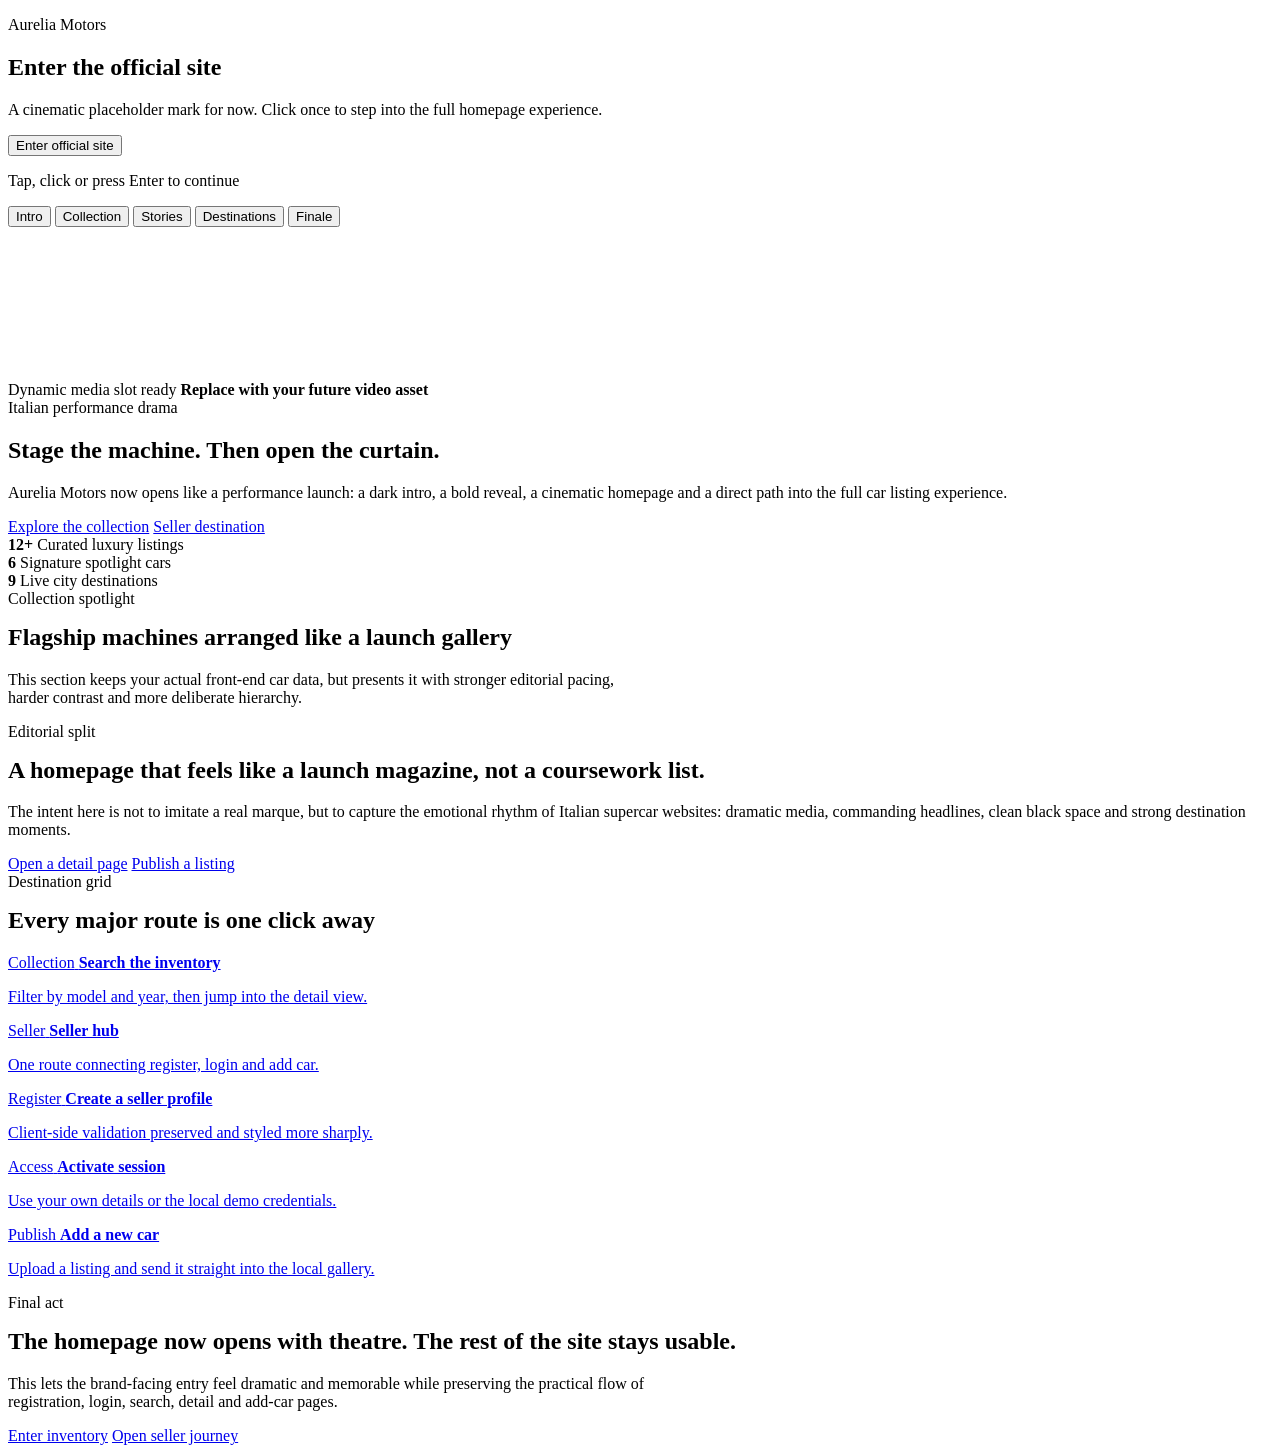
==== index.html @ f6a6258f "homepage first Added a full-screen brand intro with placeholder logo and blur-to-clear animation.Rew" ====
<!DOCTYPE html>
<html lang="en">
<head>
    <meta charset="UTF-8">
    <meta name="viewport" content="width=device-width, initial-scale=1.0">
    <title>Aurelia Motors | Official Experience</title>
    <link rel="stylesheet" href="assets/styles.css">
    <script defer src="assets/app.js"></script>
</head>
<body data-page="home">
    <div class="site-shell">
        <section id="brand-intro" class="brand-intro" aria-labelledby="intro-title" aria-describedby="intro-text" tabindex="0">
            <div class="brand-intro__veil"></div>
            <div class="brand-intro__content">
                <div id="intro-logo" class="brand-intro__logo" aria-hidden="true"></div>
                <p id="intro-brand" class="brand-intro__brand">Aurelia Motors</p>
                <h1 id="intro-title" class="brand-intro__title">Enter the official site</h1>
                <p id="intro-text" class="brand-intro__copy">
                    A cinematic placeholder mark for now. Click once to step into the full homepage experience.
                </p>
                <button id="intro-enter-button" class="brand-intro__enter" type="button" data-enter-site>Enter official site</button>
                <p class="brand-intro__hint">Tap, click or press Enter to continue</p>
            </div>
        </section>

        <div data-site-header></div>

        <nav id="home-progress" class="home-progress" aria-label="Homepage scenes">
            <button type="button" data-scene-target="scene-hero"><span>Intro</span></button>
            <button type="button" data-scene-target="scene-collection"><span>Collection</span></button>
            <button type="button" data-scene-target="scene-editorial"><span>Stories</span></button>
            <button type="button" data-scene-target="scene-links"><span>Destinations</span></button>
            <button type="button" data-scene-target="scene-finale"><span>Finale</span></button>
        </nav>

        <main class="site-main home-main">
            <section id="scene-hero" class="scene-panel scene-hero" data-scene="hero">
                <div class="scene-shell">
                    <div class="hero-cinematic">
                        <div class="hero-cinematic__media">
                            <video id="home-hero-video" class="hero-cinematic__video" muted playsinline loop autoplay preload="metadata"></video>
                            <img id="home-hero-art" class="hero-cinematic__poster" src="" alt="">
                            <div class="hero-cinematic__gradient"></div>
                            <div class="hero-cinematic__noise"></div>
                            <div class="hero-cinematic__caption">
                                <span>Dynamic media slot ready</span>
                                <strong>Replace with your future video asset</strong>
                            </div>
                        </div>
                        <div class="hero-cinematic__content fade-up">
                            <div class="eyebrow">Italian performance drama</div>
                            <h2 class="display-title">Stage the machine. Then open the curtain.</h2>
                            <p class="lead">
                                Aurelia Motors now opens like a performance launch: a dark intro, a bold reveal, a cinematic homepage and a direct path into the full car listing experience.
                            </p>
                            <div class="hero-actions">
                                <a class="primary-button" href="search.html" data-home-primary>Explore the collection</a>
                                <a class="secondary-button" href="seller.html">Seller destination</a>
                            </div>
                            <div class="hero-meta">
                                <div class="meta-block">
                                    <strong id="metric-total-cars">12+</strong>
                                    <span>Curated luxury listings</span>
                                </div>
                                <div class="meta-block">
                                    <strong id="metric-featured-cars">6</strong>
                                    <span>Signature spotlight cars</span>
                                </div>
                                <div class="meta-block">
                                    <strong id="metric-active-cities">9</strong>
                                    <span>Live city destinations</span>
                                </div>
                            </div>
                        </div>
                    </div>
                </div>
            </section>

            <section id="scene-collection" class="scene-panel scene-collection" data-scene="collection">
                <div class="scene-shell">
                    <div class="section-intro">
                        <div>
                            <div class="eyebrow">Collection spotlight</div>
                            <h2 class="section-title" style="margin-top:16px;">Flagship machines arranged like a launch gallery</h2>
                        </div>
                        <p class="body-copy" style="max-width:38rem;">
                            This section keeps your actual front-end car data, but presents it with stronger editorial pacing, harder contrast and more deliberate hierarchy.
                        </p>
                    </div>
                    <div id="featured-grid" class="collection-grid"></div>
                </div>
            </section>

            <section id="scene-editorial" class="scene-panel scene-editorial" data-scene="editorial">
                <div class="scene-shell">
                    <div class="editorial-layout">
                        <article class="editorial-lead fade-up">
                            <div class="eyebrow">Editorial split</div>
                            <h2 class="section-title" style="margin-top:16px;">A homepage that feels like a launch magazine, not a coursework list.</h2>
                            <p class="body-copy">
                                The intent here is not to imitate a real marque, but to capture the emotional rhythm of Italian supercar websites: dramatic media, commanding headlines, clean black space and strong destination moments.
                            </p>
                            <div class="stack-actions">
                                <a class="primary-button" href="car-detail.html?id=car-carrera">Open a detail page</a>
                                <a class="secondary-button" href="add-car.html">Publish a listing</a>
                            </div>
                        </article>
                        <div id="home-editorial-list" class="editorial-stack"></div>
                    </div>
                </div>
            </section>

            <section id="scene-links" class="scene-panel scene-links" data-scene="links">
                <div class="scene-shell">
                    <div class="section-intro">
                        <div>
                            <div class="eyebrow">Destination grid</div>
                            <h2 class="section-title" style="margin-top:16px;">Every major route is one click away</h2>
                        </div>
                    </div>
                    <div class="brand-tile-grid">
                        <a class="brand-tile brand-tile--large fade-up" href="search.html">
                            <span class="brand-tile__eyebrow">Collection</span>
                            <strong>Search the inventory</strong>
                            <p>Filter by model and year, then jump into the detail view.</p>
                        </a>
                        <a class="brand-tile fade-up delay-1" href="seller.html">
                            <span class="brand-tile__eyebrow">Seller</span>
                            <strong>Seller hub</strong>
                            <p>One route connecting register, login and add car.</p>
                        </a>
                        <a class="brand-tile fade-up delay-2" href="registration.html">
                            <span class="brand-tile__eyebrow">Register</span>
                            <strong>Create a seller profile</strong>
                            <p>Client-side validation preserved and styled more sharply.</p>
                        </a>
                        <a class="brand-tile fade-up delay-1" href="login.html">
                            <span class="brand-tile__eyebrow">Access</span>
                            <strong>Activate session</strong>
                            <p>Use your own details or the local demo credentials.</p>
                        </a>
                        <a class="brand-tile fade-up delay-2" href="add-car.html">
                            <span class="brand-tile__eyebrow">Publish</span>
                            <strong>Add a new car</strong>
                            <p>Upload a listing and send it straight into the local gallery.</p>
                        </a>
                    </div>
                </div>
            </section>

            <section id="scene-finale" class="scene-panel scene-finale" data-scene="finale">
                <div class="scene-shell">
                    <div class="finale-panel fade-up">
                        <div class="eyebrow">Final act</div>
                        <h2 class="section-title" style="margin-top:16px;">The homepage now opens with theatre. The rest of the site stays usable.</h2>
                        <p class="body-copy" style="max-width:40rem;">
                            This lets the brand-facing entry feel dramatic and memorable while preserving the practical flow of registration, login, search, detail and add-car pages.
                        </p>
                        <div class="hero-actions">
                            <a class="primary-button" href="search.html">Enter inventory</a>
                            <a class="secondary-button" href="seller.html">Open seller journey</a>
                        </div>
                    </div>
                    <div data-site-footer></div>
                </div>
            </section>
        </main>
    </div>
</body>
</html>
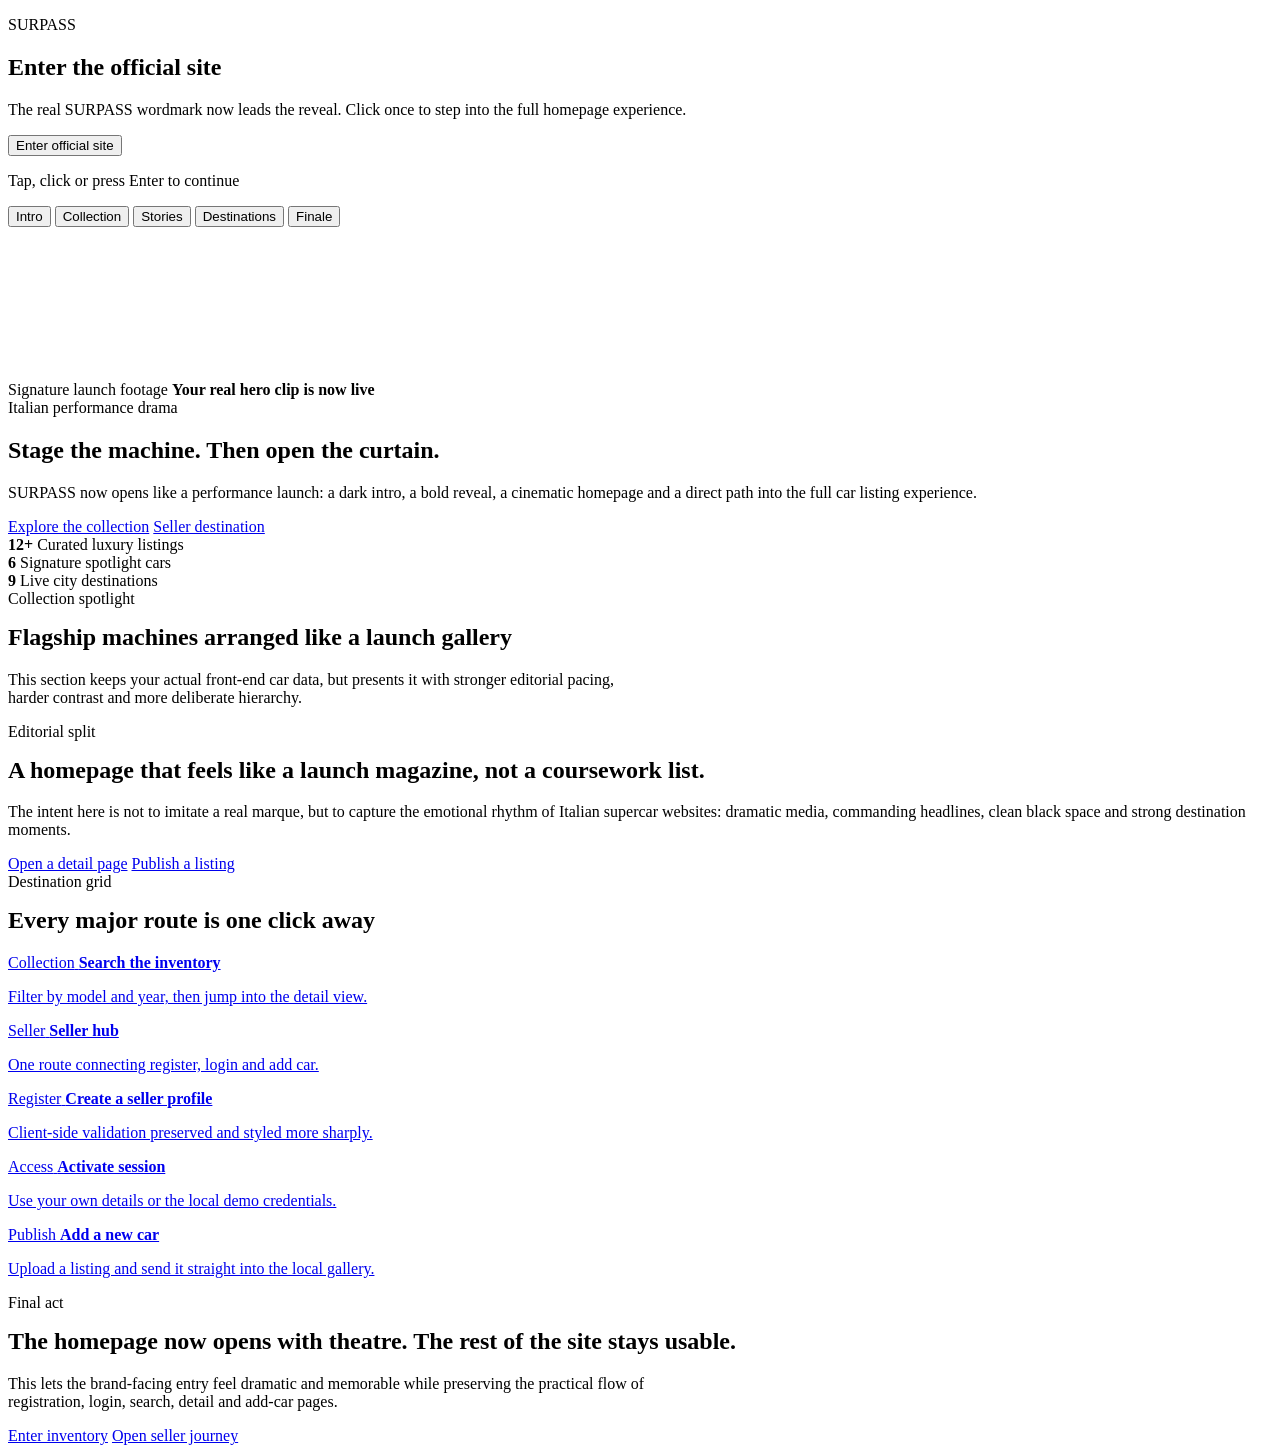
==== commit 46df25bd: "Update brand name from Aurelia Motors to SURPASS" ====
--- a/index.html
+++ b/index.html
@@ -3,7 +3,7 @@
 <head>
     <meta charset="UTF-8">
     <meta name="viewport" content="width=device-width, initial-scale=1.0">
-    <title>Aurelia Motors | Official Experience</title>
+    <title>SURPASS | Official Experience</title>
     <link rel="stylesheet" href="assets/styles.css">
     <script defer src="assets/app.js"></script>
 </head>
@@ -13,10 +13,10 @@
             <div class="brand-intro__veil"></div>
             <div class="brand-intro__content">
                 <div id="intro-logo" class="brand-intro__logo" aria-hidden="true"></div>
-                <p id="intro-brand" class="brand-intro__brand">Aurelia Motors</p>
+                <p id="intro-brand" class="brand-intro__brand">SURPASS</p>
                 <h1 id="intro-title" class="brand-intro__title">Enter the official site</h1>
                 <p id="intro-text" class="brand-intro__copy">
-                    A cinematic placeholder mark for now. Click once to step into the full homepage experience.
+                    The real SURPASS wordmark now leads the reveal. Click once to step into the full homepage experience.
                 </p>
                 <button id="intro-enter-button" class="brand-intro__enter" type="button" data-enter-site>Enter official site</button>
                 <p class="brand-intro__hint">Tap, click or press Enter to continue</p>
@@ -43,15 +43,15 @@
                             <div class="hero-cinematic__gradient"></div>
                             <div class="hero-cinematic__noise"></div>
                             <div class="hero-cinematic__caption">
-                                <span>Dynamic media slot ready</span>
-                                <strong>Replace with your future video asset</strong>
+                                <span>Signature launch footage</span>
+                                <strong>Your real hero clip is now live</strong>
                             </div>
                         </div>
                         <div class="hero-cinematic__content fade-up">
                             <div class="eyebrow">Italian performance drama</div>
                             <h2 class="display-title">Stage the machine. Then open the curtain.</h2>
                             <p class="lead">
-                                Aurelia Motors now opens like a performance launch: a dark intro, a bold reveal, a cinematic homepage and a direct path into the full car listing experience.
+                                SURPASS now opens like a performance launch: a dark intro, a bold reveal, a cinematic homepage and a direct path into the full car listing experience.
                             </p>
                             <div class="hero-actions">
                                 <a class="primary-button" href="search.html" data-home-primary>Explore the collection</a>
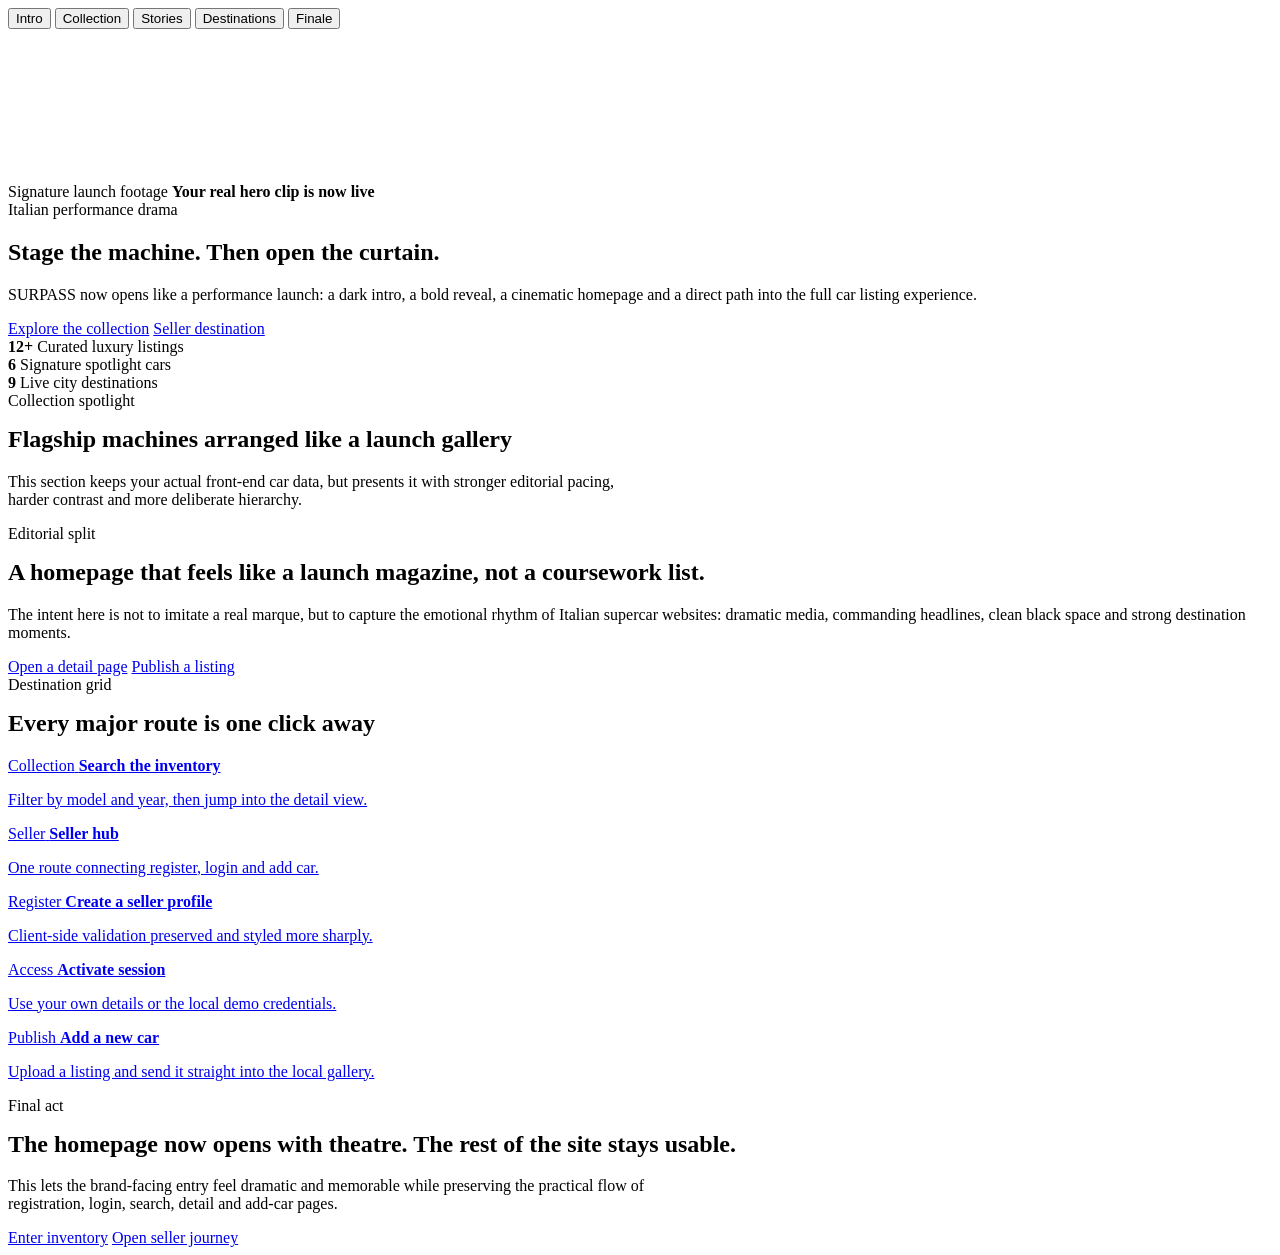
==== commit d88ae9fc: "Enhance accessibility and clean up brand intro section Updated aria-label for accessibility and remo" ====
--- a/index.html
+++ b/index.html
@@ -9,17 +9,10 @@
 </head>
 <body data-page="home">
     <div class="site-shell">
-        <section id="brand-intro" class="brand-intro" aria-labelledby="intro-title" aria-describedby="intro-text" tabindex="0">
+        <section id="brand-intro" class="brand-intro" aria-label="Enter SURPASS official site" tabindex="0">
             <div class="brand-intro__veil"></div>
             <div class="brand-intro__content">
                 <div id="intro-logo" class="brand-intro__logo" aria-hidden="true"></div>
-                <p id="intro-brand" class="brand-intro__brand">SURPASS</p>
-                <h1 id="intro-title" class="brand-intro__title">Enter the official site</h1>
-                <p id="intro-text" class="brand-intro__copy">
-                    The real SURPASS wordmark now leads the reveal. Click once to step into the full homepage experience.
-                </p>
-                <button id="intro-enter-button" class="brand-intro__enter" type="button" data-enter-site>Enter official site</button>
-                <p class="brand-intro__hint">Tap, click or press Enter to continue</p>
             </div>
         </section>
 
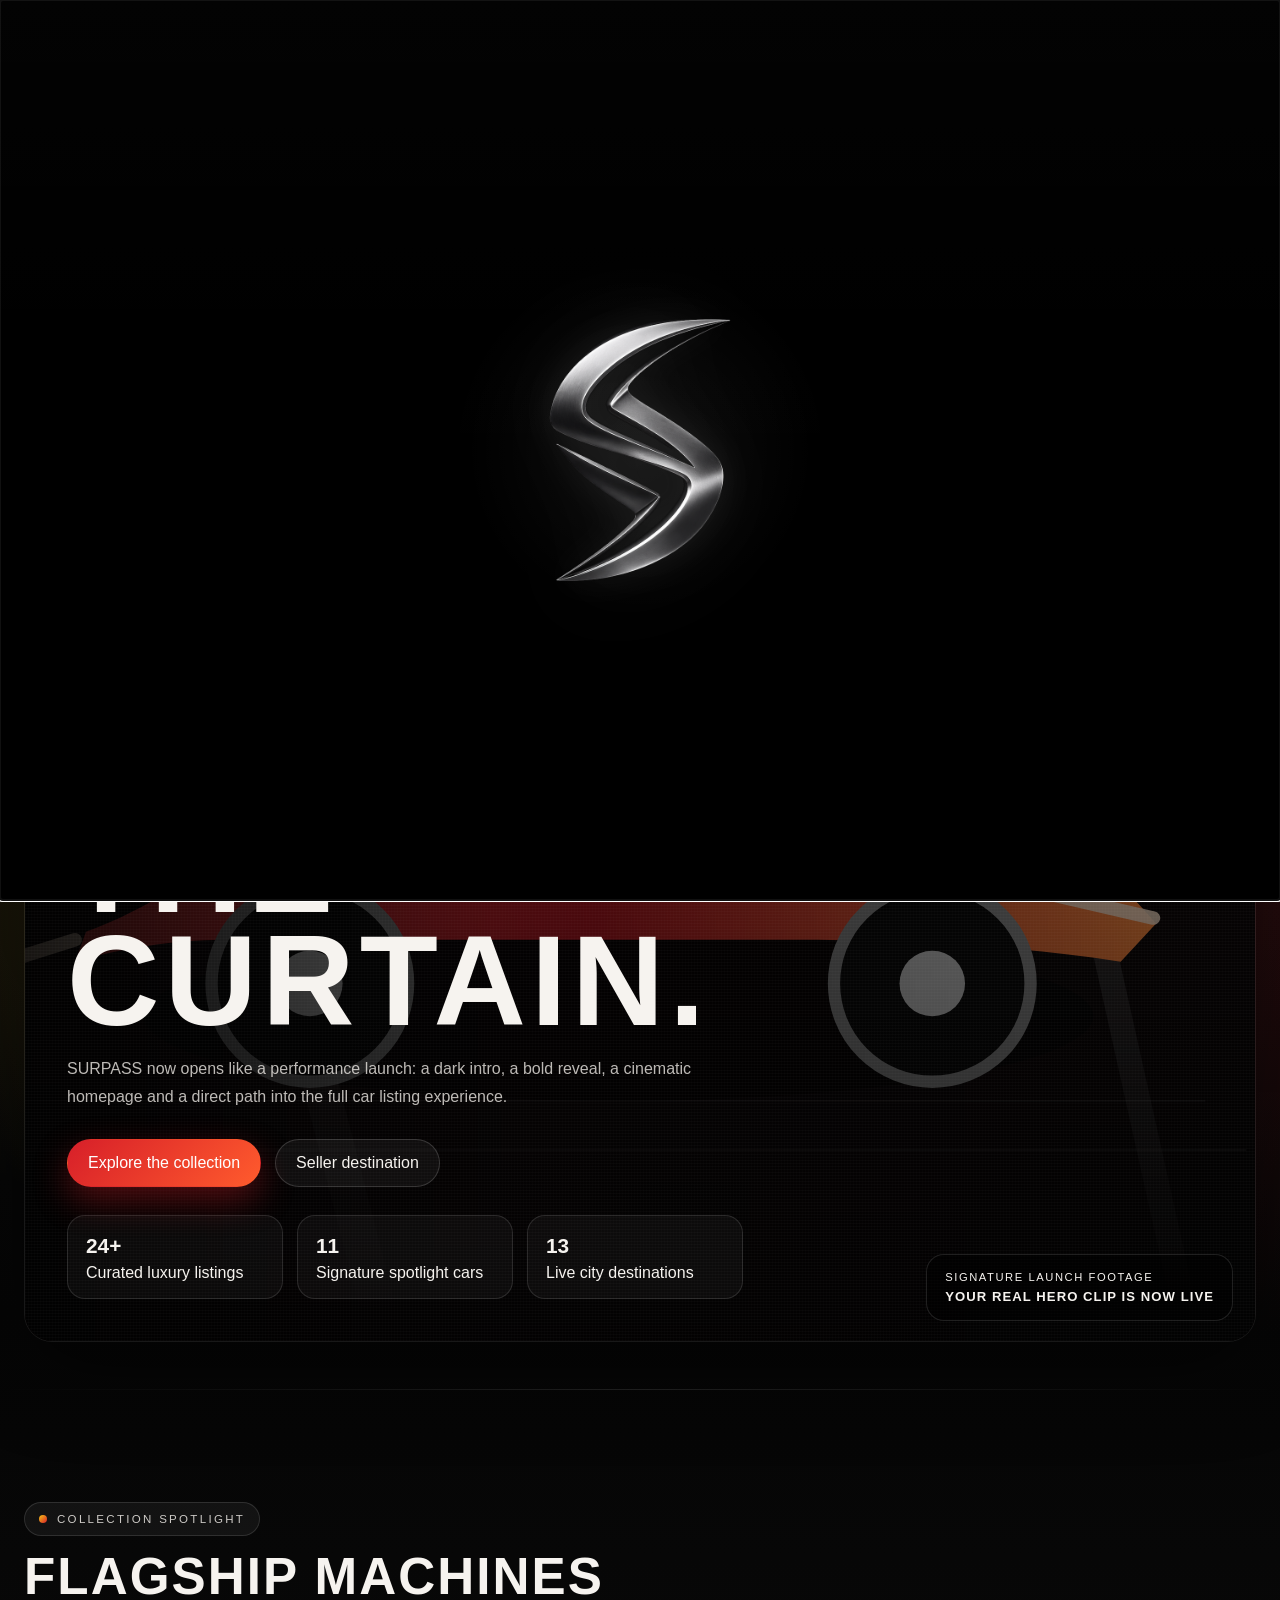
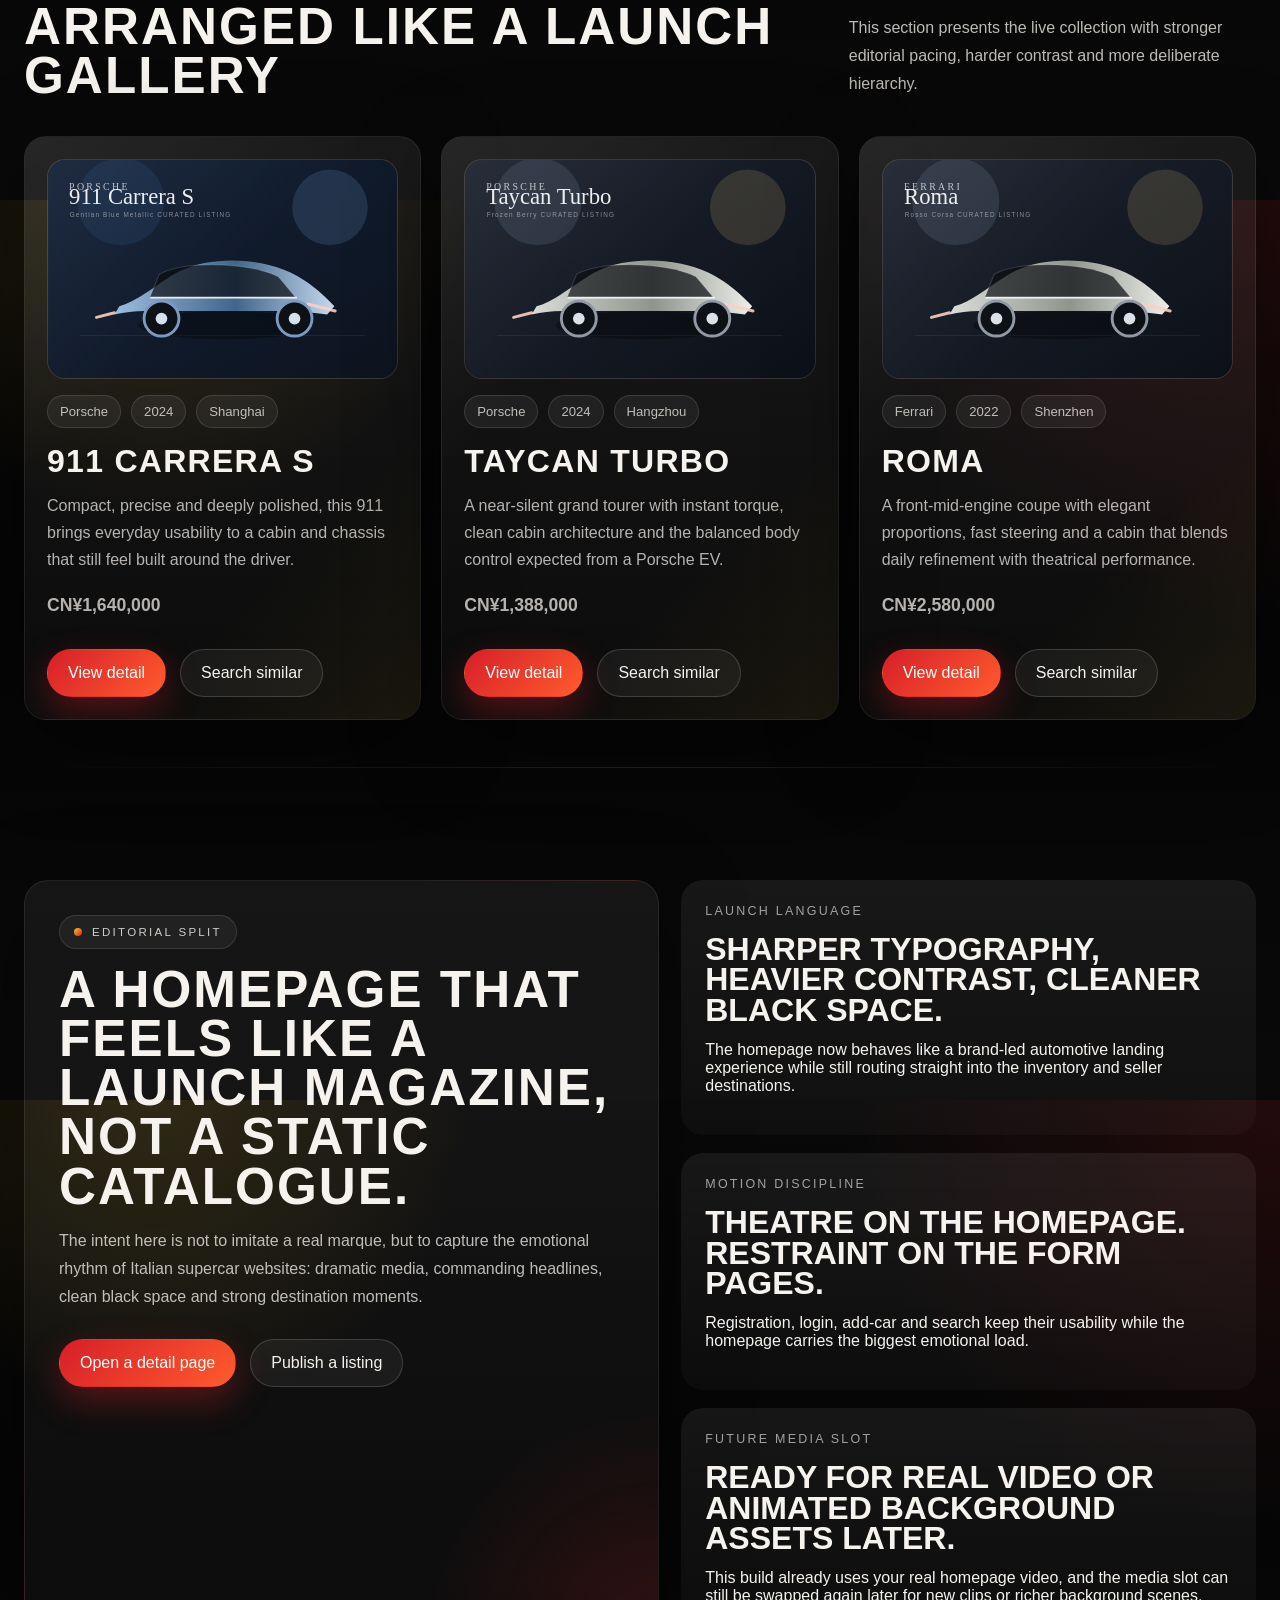
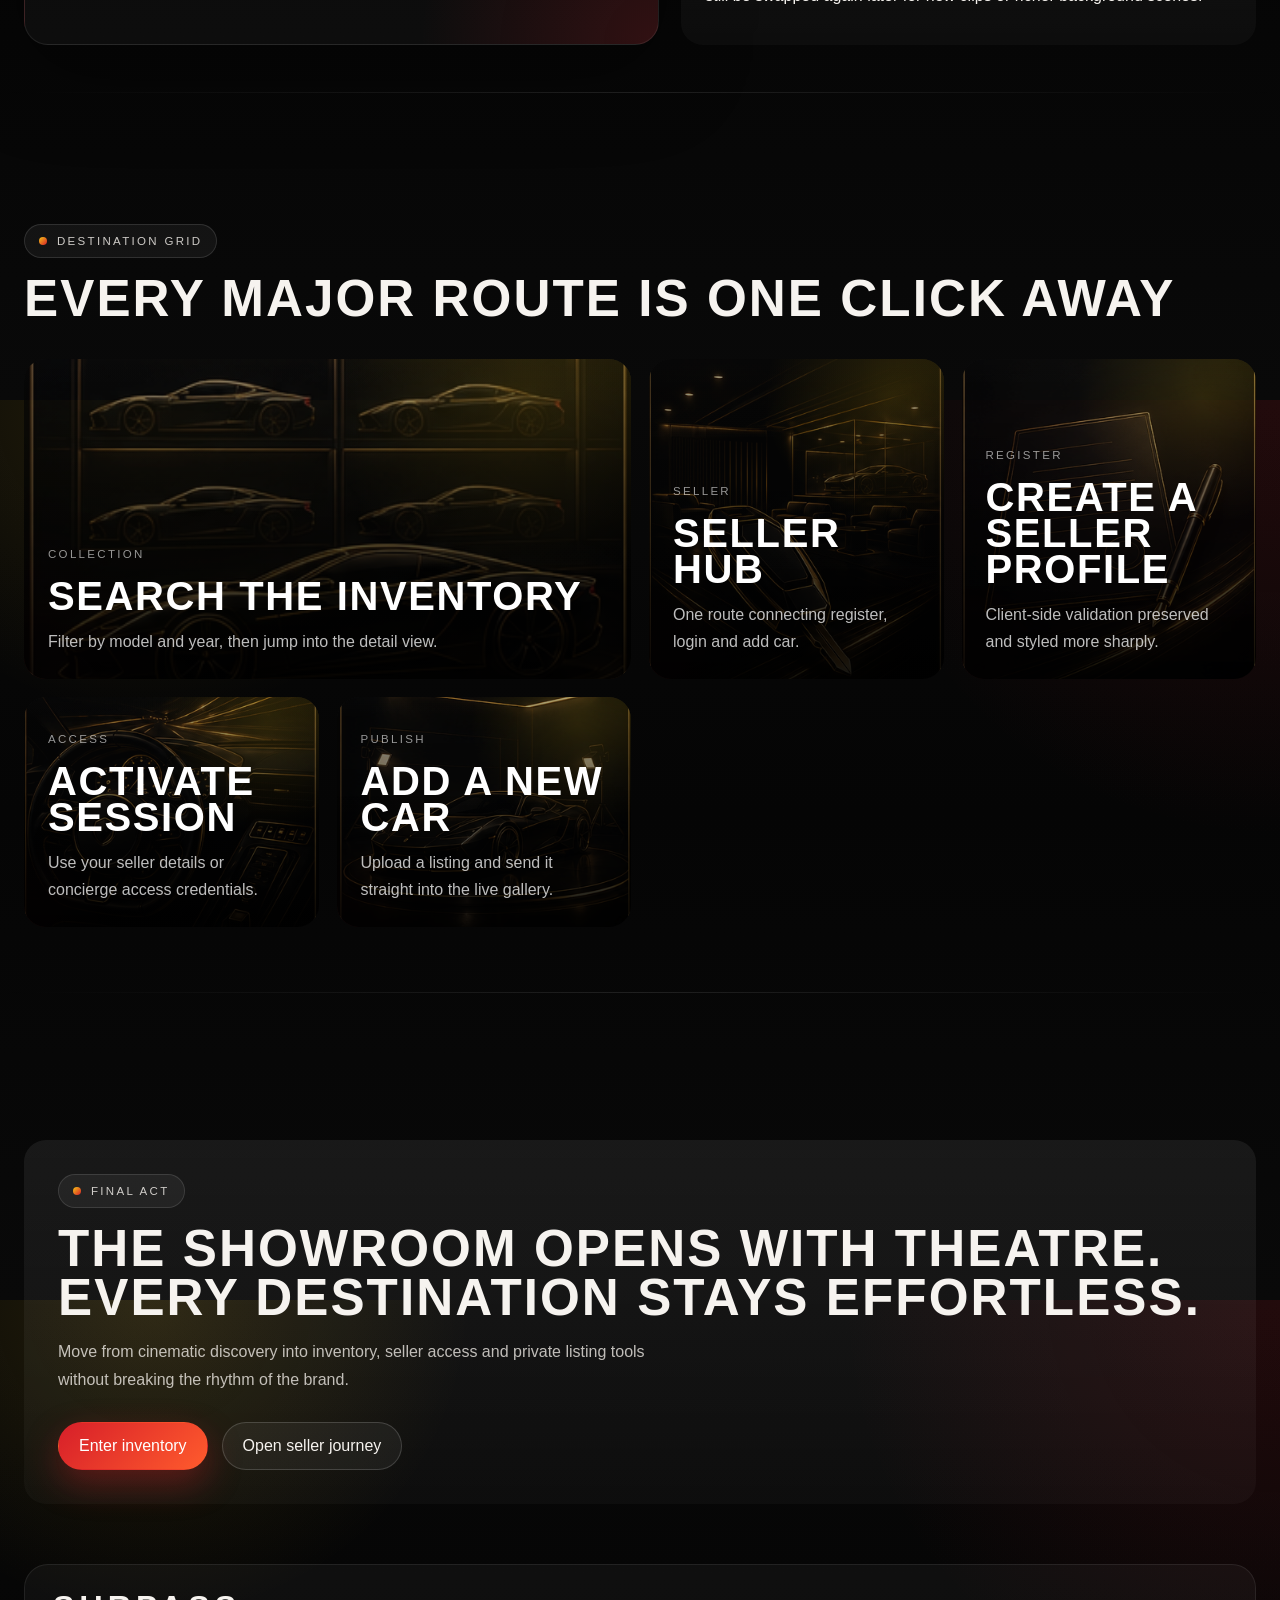
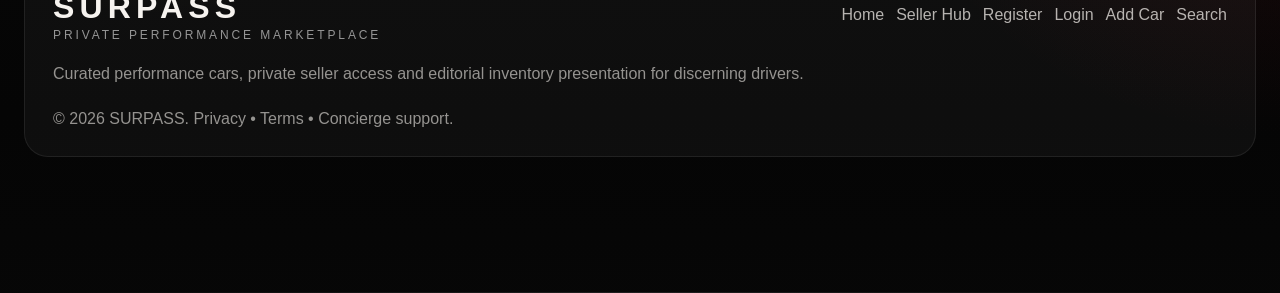
==== commit 8bc50c1a: "Sync develop with current SURPASS site" ====
--- a/index.html
+++ b/index.html
@@ -77,7 +77,7 @@
                             <h2 class="section-title" style="margin-top:16px;">Flagship machines arranged like a launch gallery</h2>
                         </div>
                         <p class="body-copy" style="max-width:38rem;">
-                            This section keeps your actual front-end car data, but presents it with stronger editorial pacing, harder contrast and more deliberate hierarchy.
+                            This section presents the live collection with stronger editorial pacing, harder contrast and more deliberate hierarchy.
                         </p>
                     </div>
                     <div id="featured-grid" class="collection-grid"></div>
@@ -89,12 +89,12 @@
                     <div class="editorial-layout">
                         <article class="editorial-lead fade-up">
                             <div class="eyebrow">Editorial split</div>
-                            <h2 class="section-title" style="margin-top:16px;">A homepage that feels like a launch magazine, not a coursework list.</h2>
+                            <h2 class="section-title" style="margin-top:16px;">A homepage that feels like a launch magazine, not a static catalogue.</h2>
                             <p class="body-copy">
                                 The intent here is not to imitate a real marque, but to capture the emotional rhythm of Italian supercar websites: dramatic media, commanding headlines, clean black space and strong destination moments.
                             </p>
                             <div class="stack-actions">
-                                <a class="primary-button" href="car-detail.html?id=car-carrera">Open a detail page</a>
+                                <a class="primary-button" href="car-detail.html?id=car-porsche-911-carrera-s">Open a detail page</a>
                                 <a class="secondary-button" href="add-car.html">Publish a listing</a>
                             </div>
                         </article>
@@ -113,29 +113,34 @@
                     </div>
                     <div class="brand-tile-grid">
                         <a class="brand-tile brand-tile--large fade-up" href="search.html">
+                            <img class="tile-illustration" src="assets/generated/tile-collection.png" alt="">
                             <span class="brand-tile__eyebrow">Collection</span>
                             <strong>Search the inventory</strong>
                             <p>Filter by model and year, then jump into the detail view.</p>
                         </a>
                         <a class="brand-tile fade-up delay-1" href="seller.html">
+                            <img class="tile-illustration" src="assets/generated/tile-seller.png" alt="">
                             <span class="brand-tile__eyebrow">Seller</span>
                             <strong>Seller hub</strong>
                             <p>One route connecting register, login and add car.</p>
                         </a>
                         <a class="brand-tile fade-up delay-2" href="registration.html">
+                            <img class="tile-illustration" src="assets/generated/tile-register.png" alt="">
                             <span class="brand-tile__eyebrow">Register</span>
                             <strong>Create a seller profile</strong>
                             <p>Client-side validation preserved and styled more sharply.</p>
                         </a>
                         <a class="brand-tile fade-up delay-1" href="login.html">
+                            <img class="tile-illustration" src="assets/generated/tile-login.png" alt="">
                             <span class="brand-tile__eyebrow">Access</span>
                             <strong>Activate session</strong>
-                            <p>Use your own details or the local demo credentials.</p>
+                            <p>Use your seller details or concierge access credentials.</p>
                         </a>
                         <a class="brand-tile fade-up delay-2" href="add-car.html">
+                            <img class="tile-illustration" src="assets/generated/tile-add-car.png" alt="">
                             <span class="brand-tile__eyebrow">Publish</span>
                             <strong>Add a new car</strong>
-                            <p>Upload a listing and send it straight into the local gallery.</p>
+                            <p>Upload a listing and send it straight into the live gallery.</p>
                         </a>
                     </div>
                 </div>
@@ -145,9 +150,9 @@
                 <div class="scene-shell">
                     <div class="finale-panel fade-up">
                         <div class="eyebrow">Final act</div>
-                        <h2 class="section-title" style="margin-top:16px;">The homepage now opens with theatre. The rest of the site stays usable.</h2>
+                        <h2 class="section-title" style="margin-top:16px;">The showroom opens with theatre. Every destination stays effortless.</h2>
                         <p class="body-copy" style="max-width:40rem;">
-                            This lets the brand-facing entry feel dramatic and memorable while preserving the practical flow of registration, login, search, detail and add-car pages.
+                            Move from cinematic discovery into inventory, seller access and private listing tools without breaking the rhythm of the brand.
                         </p>
                         <div class="hero-actions">
                             <a class="primary-button" href="search.html">Enter inventory</a>
--- a/assets/styles.css
+++ b/assets/styles.css
@@ -0,0 +1,2058 @@
+@import url("https://fonts.googleapis.com/css2?family=Barlow+Condensed:wght@500;600;700;800&family=Manrope:wght@400;500;600;700;800&family=Cormorant+Garamond:wght@500;600;700&display=swap");
+
+:root {
+    --obsidian: #090b0f;
+    --graphite: #151a21;
+    --graphite-soft: #1d232c;
+    --steel: #7f8792;
+    --steel-bright: #aab2bd;
+    --pearl: #f7f3ee;
+    --pearl-strong: #fdfbf8;
+    --mist: rgba(255, 255, 255, 0.08);
+    --line: rgba(255, 255, 255, 0.12);
+    --line-strong: rgba(255, 255, 255, 0.22);
+    --gold: #a48a63;
+    --shadow: 0 30px 80px rgba(0, 0, 0, 0.24);
+    --radius-xl: 36px;
+    --radius-lg: 24px;
+    --radius-md: 18px;
+    --radius-sm: 12px;
+    --content-width: min(1200px, calc(100vw - 40px));
+}
+
+*,
+*::before,
+*::after {
+    box-sizing: border-box;
+}
+
+html {
+    scroll-behavior: smooth;
+}
+
+body {
+    margin: 0;
+    min-height: 100vh;
+    font-family: "Manrope", "Segoe UI", sans-serif;
+    color: var(--pearl);
+    background:
+        radial-gradient(circle at top left, rgba(164, 138, 99, 0.18), transparent 26%),
+        radial-gradient(circle at right 10% top 8%, rgba(90, 110, 148, 0.16), transparent 24%),
+        linear-gradient(180deg, #11161d 0%, #090b0f 42%, #0d1218 100%);
+}
+
+body::before {
+    content: "";
+    position: fixed;
+    inset: 0;
+    background-image:
+        linear-gradient(rgba(255, 255, 255, 0.02) 1px, transparent 1px),
+        linear-gradient(90deg, rgba(255, 255, 255, 0.02) 1px, transparent 1px);
+    background-size: 80px 80px;
+    opacity: 0.3;
+    pointer-events: none;
+    mask-image: radial-gradient(circle at center, black 50%, transparent 100%);
+}
+
+img {
+    max-width: 100%;
+    display: block;
+}
+
+a {
+    color: inherit;
+    text-decoration: none;
+}
+
+button,
+input,
+select,
+textarea {
+    font: inherit;
+}
+
+button {
+    cursor: pointer;
+}
+
+.site-shell {
+    position: relative;
+    overflow: hidden;
+}
+
+.site-header {
+    position: sticky;
+    top: 0;
+    z-index: 30;
+    backdrop-filter: blur(18px);
+    background: rgba(8, 11, 15, 0.72);
+    border-bottom: 1px solid rgba(255, 255, 255, 0.06);
+}
+
+.header-inner,
+.site-footer__inner,
+.section,
+.hero-section {
+    width: var(--content-width);
+    margin: 0 auto;
+}
+
+.header-inner {
+    display: grid;
+    grid-template-columns: auto 1fr auto;
+    align-items: center;
+    gap: 24px;
+    padding: 18px 0;
+}
+
+.brand-lockup {
+    display: flex;
+    align-items: center;
+    gap: 14px;
+}
+
+.brand-mark {
+    width: 46px;
+    height: 46px;
+    border-radius: 50%;
+    border: 1px solid rgba(255, 255, 255, 0.18);
+    background:
+        radial-gradient(circle at 30% 30%, rgba(255, 255, 255, 0.32), transparent 28%),
+        linear-gradient(140deg, rgba(164, 138, 99, 0.85), rgba(255, 255, 255, 0.08));
+    box-shadow: inset 0 0 20px rgba(255, 255, 255, 0.08);
+}
+
+.brand-title {
+    margin: 0;
+    font-family: "Cormorant Garamond", Georgia, serif;
+    font-size: 1.8rem;
+    letter-spacing: 0.06em;
+}
+
+.brand-caption {
+    margin: 2px 0 0;
+    font-size: 0.75rem;
+    letter-spacing: 0.18em;
+    text-transform: uppercase;
+    color: rgba(247, 243, 238, 0.66);
+}
+
+.top-nav {
+    display: flex;
+    justify-content: center;
+    gap: 10px;
+    flex-wrap: wrap;
+}
+
+.top-nav a,
+.header-logout,
+.ghost-button,
+.secondary-button,
+.primary-button,
+.menu-toggle {
+    border-radius: 999px;
+    border: 1px solid transparent;
+    transition: transform 180ms ease, background-color 180ms ease, border-color 180ms ease, color 180ms ease, box-shadow 180ms ease;
+}
+
+.top-nav a {
+    padding: 12px 16px;
+    color: rgba(247, 243, 238, 0.76);
+    font-size: 0.92rem;
+}
+
+.top-nav a:hover,
+.top-nav a.active {
+    color: var(--pearl);
+    background: rgba(255, 255, 255, 0.08);
+    border-color: rgba(255, 255, 255, 0.12);
+}
+
+.header-status {
+    display: flex;
+    align-items: center;
+    gap: 12px;
+}
+
+.session-pill {
+    padding: 11px 16px;
+    border-radius: 999px;
+    border: 1px solid var(--line);
+    background: rgba(255, 255, 255, 0.06);
+    font-size: 0.85rem;
+    color: rgba(247, 243, 238, 0.86);
+    white-space: nowrap;
+}
+
+.header-logout,
+.ghost-button,
+.secondary-button,
+.primary-button,
+.menu-toggle {
+    display: inline-flex;
+    align-items: center;
+    justify-content: center;
+    gap: 8px;
+    padding: 13px 20px;
+    min-height: 48px;
+}
+
+.primary-button {
+    color: #090b0f;
+    background: linear-gradient(135deg, #f6f1ea 0%, #b79d74 100%);
+    box-shadow: 0 16px 34px rgba(164, 138, 99, 0.24);
+}
+
+.primary-button:hover,
+.secondary-button:hover,
+.ghost-button:hover,
+.header-logout:hover,
+.menu-toggle:hover,
+.info-card:hover,
+.showcase-card:hover,
+.vehicle-card:hover,
+.journey-card:hover,
+.summary-card:hover,
+.detail-spec:hover,
+.quick-link-card:hover {
+    transform: translateY(-2px);
+}
+
+.secondary-button {
+    color: var(--pearl);
+    background: rgba(255, 255, 255, 0.08);
+    border-color: rgba(255, 255, 255, 0.14);
+}
+
+.ghost-button,
+.header-logout,
+.menu-toggle {
+    color: rgba(247, 243, 238, 0.84);
+    background: transparent;
+    border-color: rgba(255, 255, 255, 0.16);
+}
+
+.menu-toggle {
+    display: none;
+}
+
+.site-main {
+    padding-bottom: 80px;
+}
+
+.hero-section {
+    display: grid;
+    grid-template-columns: minmax(0, 1.1fr) minmax(360px, 0.9fr);
+    gap: 32px;
+    padding: 56px 0 0;
+    align-items: stretch;
+}
+
+.hero-copy,
+.hero-visual,
+.panel,
+.glass-card,
+.showcase-card,
+.info-card,
+.summary-card,
+.journey-card,
+.quick-link-card,
+.filter-panel,
+.vehicle-card,
+.detail-card,
+.form-shell,
+.message-strip,
+.empty-state,
+.status-banner {
+    position: relative;
+    border-radius: var(--radius-xl);
+    border: 1px solid rgba(255, 255, 255, 0.09);
+    background: linear-gradient(180deg, rgba(255, 255, 255, 0.08), rgba(255, 255, 255, 0.04));
+    box-shadow: var(--shadow);
+    overflow: hidden;
+}
+
+.hero-copy,
+.hero-visual,
+.panel,
+.filter-panel,
+.detail-card,
+.form-shell,
+.status-banner {
+    padding: 32px;
+}
+
+.hero-copy::before,
+.hero-visual::before,
+.panel::before,
+.glass-card::before,
+.showcase-card::before,
+.info-card::before,
+.summary-card::before,
+.journey-card::before,
+.quick-link-card::before,
+.filter-panel::before,
+.vehicle-card::before,
+.detail-card::before,
+.form-shell::before,
+.message-strip::before,
+.empty-state::before,
+.status-banner::before {
+    content: "";
+    position: absolute;
+    inset: 0;
+    background: linear-gradient(135deg, rgba(255, 255, 255, 0.08), transparent 35%, transparent 65%, rgba(255, 255, 255, 0.03));
+    pointer-events: none;
+}
+
+.eyebrow {
+    display: inline-flex;
+    align-items: center;
+    gap: 10px;
+    padding: 10px 14px;
+    border-radius: 999px;
+    border: 1px solid rgba(255, 255, 255, 0.14);
+    background: rgba(255, 255, 255, 0.06);
+    color: rgba(247, 243, 238, 0.82);
+    font-size: 0.74rem;
+    letter-spacing: 0.16em;
+    text-transform: uppercase;
+}
+
+.eyebrow::before {
+    content: "";
+    width: 8px;
+    height: 8px;
+    border-radius: 50%;
+    background: linear-gradient(135deg, #f6f1ea 0%, #b79d74 100%);
+}
+
+.display-title,
+.section-title,
+.card-title,
+.detail-title {
+    font-family: "Cormorant Garamond", Georgia, serif;
+    line-height: 0.94;
+    letter-spacing: 0.02em;
+}
+
+.display-title {
+    margin: 22px 0 18px;
+    font-size: clamp(3.5rem, 8vw, 6.1rem);
+    max-width: 11ch;
+}
+
+.section-title {
+    margin: 0 0 14px;
+    font-size: clamp(2rem, 4vw, 3.25rem);
+}
+
+.lead,
+.body-copy,
+.meta-text,
+.detail-copy {
+    line-height: 1.75;
+    color: rgba(247, 243, 238, 0.76);
+}
+
+.hero-actions,
+.stack-actions,
+.inline-actions {
+    display: flex;
+    flex-wrap: wrap;
+    gap: 14px;
+    margin-top: 28px;
+}
+
+.hero-meta {
+    display: grid;
+    grid-template-columns: repeat(3, minmax(0, 1fr));
+    gap: 14px;
+    margin-top: 28px;
+}
+
+.meta-block {
+    padding: 18px 18px 16px;
+    border-radius: var(--radius-md);
+    border: 1px solid var(--line);
+    background: rgba(255, 255, 255, 0.04);
+}
+
+.meta-block strong {
+    display: block;
+    font-size: 1.3rem;
+    margin-bottom: 6px;
+}
+
+.hero-visual {
+    min-height: 560px;
+    display: grid;
+    align-items: end;
+}
+
+.hero-art {
+    width: 100%;
+    height: 100%;
+    border-radius: calc(var(--radius-xl) - 8px);
+    object-fit: cover;
+    background: linear-gradient(180deg, #161d25, #10151c);
+}
+
+.section {
+    padding-top: 32px;
+}
+
+.section-intro {
+    display: flex;
+    justify-content: space-between;
+    align-items: end;
+    gap: 24px;
+    margin-bottom: 22px;
+}
+
+.collection-grid,
+.metrics-grid,
+.journey-grid,
+.quick-link-grid,
+.search-grid,
+.detail-grid,
+.seller-grid {
+    display: grid;
+    gap: 20px;
+}
+
+.collection-grid {
+    grid-template-columns: repeat(3, minmax(0, 1fr));
+}
+
+.metrics-grid,
+.seller-grid {
+    grid-template-columns: repeat(3, minmax(0, 1fr));
+}
+
+.journey-grid,
+.quick-link-grid {
+    grid-template-columns: repeat(3, minmax(0, 1fr));
+}
+
+.search-grid {
+    grid-template-columns: minmax(280px, 320px) minmax(0, 1fr);
+    align-items: start;
+}
+
+.detail-grid {
+    grid-template-columns: minmax(0, 1.1fr) minmax(340px, 0.9fr);
+}
+
+.showcase-card,
+.vehicle-card,
+.summary-card,
+.journey-card,
+.quick-link-card,
+.info-card {
+    padding: 22px;
+}
+
+.showcase-image,
+.vehicle-image,
+.detail-image {
+    width: 100%;
+    border-radius: 24px;
+    border: 1px solid rgba(255, 255, 255, 0.12);
+    background: linear-gradient(180deg, rgba(255, 255, 255, 0.06), rgba(255, 255, 255, 0.02));
+    object-fit: cover;
+}
+
+.showcase-image,
+.vehicle-image {
+    height: 220px;
+}
+
+.detail-image {
+    min-height: 520px;
+}
+
+.tag-row,
+.spec-row {
+    display: flex;
+    flex-wrap: wrap;
+    gap: 10px;
+}
+
+.chip,
+.spec-pill {
+    display: inline-flex;
+    align-items: center;
+    padding: 8px 12px;
+    border-radius: 999px;
+    background: rgba(255, 255, 255, 0.06);
+    border: 1px solid rgba(255, 255, 255, 0.12);
+    color: rgba(247, 243, 238, 0.75);
+    font-size: 0.82rem;
+}
+
+.card-title {
+    margin: 18px 0 10px;
+    font-size: 2rem;
+}
+
+.price-line,
+.detail-price {
+    font-size: 1.1rem;
+    color: var(--pearl-strong);
+    font-weight: 700;
+}
+
+.detail-price {
+    font-size: 1.8rem;
+    margin: 16px 0 18px;
+}
+
+.summary-value {
+    display: block;
+    font-size: 2rem;
+    font-weight: 700;
+    color: var(--pearl-strong);
+}
+
+.summary-label {
+    display: block;
+    margin-top: 8px;
+    color: rgba(247, 243, 238, 0.72);
+}
+
+.quick-link-card p,
+.journey-card p,
+.summary-card p,
+.showcase-card p,
+.vehicle-card p,
+.info-card p {
+    color: rgba(247, 243, 238, 0.72);
+    line-height: 1.7;
+}
+
+.filter-panel {
+    position: sticky;
+    top: 100px;
+}
+
+.form-grid {
+    display: grid;
+    grid-template-columns: repeat(2, minmax(0, 1fr));
+    gap: 18px;
+}
+
+.field,
+.field-full {
+    display: flex;
+    flex-direction: column;
+    gap: 8px;
+}
+
+.field-full {
+    grid-column: 1 / -1;
+}
+
+.field label,
+.field-full label {
+    font-size: 0.9rem;
+    color: rgba(247, 243, 238, 0.84);
+}
+
+.field input,
+.field select,
+.field textarea,
+.field-full input,
+.field-full select,
+.field-full textarea,
+.filter-panel input,
+.filter-panel select {
+    width: 100%;
+    border: 1px solid rgba(255, 255, 255, 0.14);
+    border-radius: 16px;
+    padding: 14px 16px;
+    background: rgba(255, 255, 255, 0.05);
+    color: var(--pearl);
+    outline: none;
+    transition: border-color 180ms ease, box-shadow 180ms ease, background-color 180ms ease;
+}
+
+.field textarea,
+.field-full textarea {
+    min-height: 140px;
+    resize: vertical;
+}
+
+.field input:focus,
+.field select:focus,
+.field textarea:focus,
+.field-full input:focus,
+.field-full select:focus,
+.field-full textarea:focus,
+.filter-panel input:focus,
+.filter-panel select:focus {
+    border-color: rgba(164, 138, 99, 0.8);
+    box-shadow: 0 0 0 4px rgba(164, 138, 99, 0.14);
+    background: rgba(255, 255, 255, 0.08);
+}
+
+.field-error {
+    min-height: 1.2rem;
+    color: #ffb8aa;
+    font-size: 0.82rem;
+}
+
+.helper-text {
+    color: rgba(247, 243, 238, 0.62);
+    font-size: 0.82rem;
+    line-height: 1.6;
+}
+
+.message-strip {
+    margin-top: 18px;
+    padding: 18px 20px;
+}
+
+.message-strip strong {
+    display: block;
+    margin-bottom: 6px;
+}
+
+.message-strip.success {
+    border-color: rgba(131, 213, 169, 0.4);
+    background: linear-gradient(180deg, rgba(75, 137, 104, 0.28), rgba(255, 255, 255, 0.04));
+}
+
+.message-strip.error {
+    border-color: rgba(255, 139, 128, 0.44);
+    background: linear-gradient(180deg, rgba(123, 53, 46, 0.32), rgba(255, 255, 255, 0.04));
+}
+
+.message-strip.info,
+.status-banner {
+    border-color: rgba(255, 255, 255, 0.12);
+    background: linear-gradient(180deg, rgba(255, 255, 255, 0.10), rgba(255, 255, 255, 0.04));
+}
+
+.vehicle-results {
+    display: grid;
+    grid-template-columns: repeat(2, minmax(0, 1fr));
+    gap: 20px;
+}
+
+.vehicle-card {
+    display: flex;
+    flex-direction: column;
+    gap: 16px;
+}
+
+.vehicle-card__footer,
+.detail-cta,
+.result-toolbar,
+.seller-actions,
+.seller-path {
+    display: flex;
+    flex-wrap: wrap;
+    gap: 12px;
+    align-items: center;
+}
+
+.result-toolbar {
+    justify-content: space-between;
+    margin-bottom: 18px;
+}
+
+.empty-state {
+    display: none;
+    padding: 36px;
+    text-align: center;
+}
+
+.detail-specs {
+    display: grid;
+    grid-template-columns: repeat(2, minmax(0, 1fr));
+    gap: 14px;
+    margin-top: 20px;
+}
+
+.detail-spec {
+    padding: 18px;
+    border-radius: var(--radius-md);
+    border: 1px solid var(--line);
+    background: rgba(255, 255, 255, 0.05);
+}
+
+.detail-spec span {
+    display: block;
+    color: rgba(247, 243, 238, 0.62);
+    font-size: 0.84rem;
+    margin-bottom: 10px;
+}
+
+.detail-spec strong {
+    font-size: 1rem;
+}
+
+.status-banner {
+    display: flex;
+    justify-content: space-between;
+    align-items: center;
+    gap: 20px;
+    margin-bottom: 24px;
+}
+
+.status-banner p {
+    margin: 0;
+    color: rgba(247, 243, 238, 0.76);
+}
+
+.preview-frame {
+    display: grid;
+    gap: 12px;
+}
+
+.preview-frame img {
+    width: 100%;
+    height: 260px;
+    object-fit: cover;
+    border-radius: 22px;
+    border: 1px solid rgba(255, 255, 255, 0.12);
+}
+
+.site-footer {
+    padding: 32px 0 54px;
+}
+
+.site-footer__inner {
+    display: grid;
+    gap: 18px;
+    padding: 24px 28px;
+    border-radius: var(--radius-lg);
+    border: 1px solid rgba(255, 255, 255, 0.08);
+    background: rgba(255, 255, 255, 0.05);
+}
+
+.footer-top {
+    display: flex;
+    justify-content: space-between;
+    gap: 20px;
+    align-items: center;
+    flex-wrap: wrap;
+}
+
+.footer-links {
+    display: flex;
+    flex-wrap: wrap;
+    gap: 12px;
+    color: rgba(247, 243, 238, 0.72);
+}
+
+.footer-note {
+    margin: 0;
+    color: rgba(247, 243, 238, 0.58);
+    line-height: 1.7;
+}
+
+.fade-up {
+    opacity: 0;
+    transform: translateY(22px);
+    animation: fadeUp 720ms ease forwards;
+}
+
+.fade-up.delay-1 {
+    animation-delay: 90ms;
+}
+
+.fade-up.delay-2 {
+    animation-delay: 180ms;
+}
+
+.fade-up.delay-3 {
+    animation-delay: 260ms;
+}
+
+@keyframes fadeUp {
+    to {
+        opacity: 1;
+        transform: translateY(0);
+    }
+}
+
+@media (max-width: 1120px) {
+    .hero-section,
+    .detail-grid,
+    .search-grid {
+        grid-template-columns: 1fr;
+    }
+
+    .filter-panel {
+        position: static;
+    }
+
+    .collection-grid,
+    .metrics-grid,
+    .journey-grid,
+    .quick-link-grid,
+    .seller-grid,
+    .vehicle-results {
+        grid-template-columns: repeat(2, minmax(0, 1fr));
+    }
+
+    .hero-visual {
+        min-height: 420px;
+    }
+}
+
+@media (max-width: 860px) {
+    .header-inner {
+        grid-template-columns: auto auto;
+        justify-content: space-between;
+    }
+
+    .menu-toggle {
+        display: inline-flex;
+    }
+
+    .top-nav,
+    .header-status {
+        display: none;
+    }
+
+    body.nav-open .header-inner {
+        grid-template-columns: 1fr;
+    }
+
+    body.nav-open .top-nav,
+    body.nav-open .header-status {
+        display: flex;
+        width: 100%;
+        justify-content: flex-start;
+        flex-direction: column;
+        align-items: stretch;
+    }
+
+    body.nav-open .top-nav a,
+    body.nav-open .session-pill,
+    body.nav-open .header-logout {
+        width: 100%;
+        justify-content: center;
+    }
+
+    .hero-meta,
+    .detail-specs,
+    .detail-performance-grid,
+    .vehicle-three-view__grid,
+    .form-grid,
+    .vehicle-results,
+    .collection-grid,
+    .metrics-grid,
+    .journey-grid,
+    .quick-link-grid,
+    .seller-grid {
+        grid-template-columns: 1fr;
+    }
+
+    .section-intro,
+    .status-banner,
+    .footer-top {
+        align-items: start;
+        flex-direction: column;
+    }
+}
+
+@media (max-width: 640px) {
+    :root {
+        --content-width: min(100vw - 24px, 100%);
+        --radius-xl: 28px;
+        --radius-lg: 20px;
+    }
+
+    .hero-copy,
+    .hero-visual,
+    .panel,
+    .filter-panel,
+    .detail-card,
+    .form-shell,
+    .status-banner {
+        padding: 24px;
+    }
+
+    .showcase-card,
+    .vehicle-card,
+    .summary-card,
+    .journey-card,
+    .quick-link-card,
+    .info-card {
+        padding: 18px;
+    }
+
+    .display-title {
+        font-size: clamp(2.8rem, 15vw, 4.2rem);
+    }
+
+    .hero-section {
+        padding-top: 24px;
+    }
+
+    .site-main {
+        padding-bottom: 60px;
+    }
+}
+
+:root {
+    --obsidian: #060606;
+    --graphite: #101010;
+    --graphite-soft: #171717;
+    --steel: #8a8a8a;
+    --steel-bright: #c9c9c9;
+    --pearl: #f6f3ef;
+    --pearl-strong: #ffffff;
+    --line: rgba(255, 255, 255, 0.12);
+    --line-strong: rgba(255, 255, 255, 0.22);
+    --gold: #f0c518;
+    --accent-red: #d71f29;
+    --accent-red-soft: #8d1319;
+    --accent-yellow: #f6c515;
+    --shadow: 0 24px 90px rgba(0, 0, 0, 0.42);
+    --content-width: min(1320px, calc(100vw - 48px));
+}
+
+body {
+    background:
+        radial-gradient(circle at top right, rgba(215, 31, 41, 0.13), transparent 28%),
+        radial-gradient(circle at left 12% top 0%, rgba(246, 197, 21, 0.12), transparent 22%),
+        linear-gradient(180deg, #080808 0%, #050505 46%, #090909 100%);
+    color: var(--pearl);
+}
+
+body::before {
+    opacity: 0.18;
+    background-size: 120px 120px;
+}
+
+body.reduced-motion *,
+body.reduced-motion *::before,
+body.reduced-motion *::after {
+    animation-duration: 0.001ms !important;
+    animation-iteration-count: 1 !important;
+    transition-duration: 0.001ms !important;
+    scroll-behavior: auto !important;
+}
+
+body.cursor-enhanced {
+    cursor: none;
+}
+
+body.cursor-enhanced input,
+body.cursor-enhanced textarea,
+body.cursor-enhanced select,
+body.cursor-enhanced option,
+body.cursor-enhanced label,
+body.cursor-enhanced [contenteditable="true"] {
+    cursor: auto;
+}
+
+body.home-locked {
+    overflow: hidden !important;
+}
+
+body.cursor-enhanced.cursor-over-form .site-cursor,
+body.cursor-enhanced.cursor-over-form .site-cursor-ring,
+body.cursor-enhanced.cursor-over-form .site-cursor-label {
+    opacity: 0 !important;
+}
+
+.site-header {
+    border-bottom-color: rgba(255, 255, 255, 0.08);
+    background: linear-gradient(180deg, rgba(8, 8, 8, 0.9), rgba(8, 8, 8, 0.64));
+}
+
+body[data-page="home"] .site-header {
+    position: fixed;
+    left: 0;
+    right: 0;
+    border-bottom: none;
+    background: linear-gradient(180deg, rgba(0, 0, 0, 0.92), rgba(0, 0, 0, 0));
+    backdrop-filter: none;
+}
+
+body.home-locked .site-header,
+body.home-locked .home-progress {
+    opacity: 0;
+    pointer-events: none;
+}
+
+.header-inner,
+.site-footer__inner,
+.section,
+.hero-section {
+    width: var(--content-width);
+}
+
+.brand-lockup {
+    gap: 12px;
+}
+
+.brand-lockup__copy {
+    display: grid;
+    gap: 0;
+}
+
+.brand-mark {
+    display: inline-flex;
+    align-items: center;
+    justify-content: center;
+    width: 42px;
+    height: 42px;
+    padding: 0;
+    border: none;
+    background: transparent;
+    box-shadow: none;
+}
+
+.brand-mark img {
+    display: block;
+    width: 100%;
+    height: 100%;
+    object-fit: contain;
+    filter: drop-shadow(0 10px 18px rgba(0, 0, 0, 0.38));
+}
+
+.brand-mark__letter {
+    font-family: "Barlow Condensed", "Arial Narrow", sans-serif;
+    font-size: 1.5rem;
+    font-weight: 700;
+    letter-spacing: 0.08em;
+    color: #fff;
+}
+
+.brand-title {
+    font-family: "Barlow Condensed", "Arial Narrow", sans-serif;
+    font-size: 2rem;
+    font-weight: 700;
+    letter-spacing: 0.16em;
+    text-transform: uppercase;
+}
+
+.brand-caption {
+    letter-spacing: 0.24em;
+    color: rgba(255, 255, 255, 0.56);
+}
+
+.site-header .brand-lockup {
+    gap: 10px;
+}
+
+.site-header .brand-title {
+    font-size: 1.18rem;
+    letter-spacing: 0.28em;
+    line-height: 1;
+}
+
+.top-nav a {
+    padding: 12px 14px;
+    font-size: 0.84rem;
+    letter-spacing: 0.16em;
+    text-transform: uppercase;
+    color: rgba(255, 255, 255, 0.72);
+}
+
+.top-nav a:hover,
+.top-nav a.active {
+    background: rgba(255, 255, 255, 0.06);
+    color: #fff;
+}
+
+.session-pill,
+.ghost-button,
+.secondary-button,
+.menu-toggle,
+.header-logout {
+    border-color: rgba(255, 255, 255, 0.16);
+}
+
+.primary-button {
+    color: #fff;
+    background: linear-gradient(135deg, var(--accent-red) 0%, #ff5b2d 100%);
+    box-shadow: 0 14px 34px rgba(215, 31, 41, 0.35);
+}
+
+.secondary-button {
+    background: rgba(255, 255, 255, 0.05);
+}
+
+.eyebrow {
+    border-radius: 999px;
+    background: rgba(255, 255, 255, 0.05);
+    border-color: rgba(255, 255, 255, 0.12);
+    font-size: 0.72rem;
+    letter-spacing: 0.2em;
+}
+
+.eyebrow::before {
+    background: linear-gradient(135deg, var(--accent-yellow) 0%, var(--accent-red) 100%);
+}
+
+.display-title,
+.section-title,
+.card-title,
+.detail-title,
+.page-banner__title,
+.brand-intro__title,
+.brand-tile strong {
+    font-family: "Barlow Condensed", "Arial Narrow", sans-serif;
+    font-weight: 700;
+    letter-spacing: 0.04em;
+    text-transform: uppercase;
+}
+
+.display-title {
+    font-size: clamp(4.8rem, 10vw, 8rem);
+    line-height: 0.88;
+    max-width: 8.8ch;
+}
+
+.section-title,
+.page-banner__title {
+    line-height: 0.96;
+}
+
+.hero-copy,
+.hero-visual,
+.panel,
+.glass-card,
+.showcase-card,
+.info-card,
+.summary-card,
+.journey-card,
+.quick-link-card,
+.filter-panel,
+.vehicle-card,
+.detail-card,
+.form-shell,
+.message-strip,
+.empty-state,
+.status-banner,
+.editorial-card,
+.brand-tile,
+.finale-panel,
+.page-banner {
+    background: linear-gradient(180deg, rgba(255, 255, 255, 0.07), rgba(255, 255, 255, 0.03));
+    border-radius: 22px;
+    border-color: rgba(255, 255, 255, 0.08);
+}
+
+.hero-copy::before,
+.hero-visual::before,
+.panel::before,
+.glass-card::before,
+.showcase-card::before,
+.info-card::before,
+.summary-card::before,
+.journey-card::before,
+.quick-link-card::before,
+.filter-panel::before,
+.vehicle-card::before,
+.detail-card::before,
+.form-shell::before,
+.message-strip::before,
+.empty-state::before,
+.status-banner::before,
+.editorial-card::before,
+.brand-tile::before,
+.page-banner::before,
+.finale-panel::before {
+    background: linear-gradient(135deg, rgba(255, 255, 255, 0.06), transparent 35%, transparent 70%, rgba(246, 197, 21, 0.06));
+}
+
+.showcase-image,
+.vehicle-image,
+.detail-image,
+.preview-frame img {
+    border-radius: 18px;
+    border-color: rgba(255, 255, 255, 0.1);
+}
+
+.site-footer__inner {
+    background: rgba(255, 255, 255, 0.04);
+}
+
+.footer-links a,
+.top-nav a,
+.primary-button,
+.secondary-button,
+.ghost-button,
+.header-logout,
+.menu-toggle,
+.showcase-card,
+.vehicle-card,
+.brand-tile,
+.quick-link-card,
+.journey-card,
+.summary-card,
+.info-card {
+    position: relative;
+}
+
+.page-banner {
+    position: relative;
+    width: var(--content-width);
+    margin: 0 auto;
+    min-height: 320px;
+    padding: 128px 32px 28px;
+    overflow: hidden;
+}
+
+.page-banner::after {
+    content: "";
+    position: absolute;
+    inset: 0;
+    background:
+        linear-gradient(90deg, rgba(255, 255, 255, 0.04) 1px, transparent 1px),
+        linear-gradient(rgba(255, 255, 255, 0.04) 1px, transparent 1px);
+    background-size: 28px 28px;
+    opacity: 0.08;
+    pointer-events: none;
+}
+
+.page-banner__content {
+    position: relative;
+    z-index: 1;
+    max-width: min(58rem, calc(100% - 420px));
+}
+
+.page-banner__title {
+    margin: 16px 0 12px;
+    font-size: clamp(2.3rem, 5vw, 4.4rem);
+}
+
+.page-banner__visual {
+    position: absolute;
+    top: 22px;
+    right: 22px;
+    bottom: 22px;
+    width: min(34vw, 420px);
+    border-radius: 24px;
+    border: 1px solid rgba(255, 255, 255, 0.14);
+    background-color: rgba(255, 255, 255, 0.03);
+    background-size: cover;
+    background-position: center;
+    overflow: hidden;
+    box-shadow: 0 28px 60px rgba(0, 0, 0, 0.35);
+}
+
+.page-banner__visual::after,
+.support-visual::after,
+.detail-visual::after {
+    content: "";
+    position: absolute;
+    inset: 0;
+    background:
+        linear-gradient(180deg, rgba(0, 0, 0, 0.08), rgba(0, 0, 0, 0.42)),
+        linear-gradient(135deg, rgba(246, 197, 21, 0.08), transparent 35%, rgba(215, 31, 41, 0.2));
+}
+
+.page-banner__visual--seller {
+    background-image: url("generated/seller-banner.png");
+}
+
+.page-banner__visual--registration {
+    background-image: url("generated/registration-banner.png");
+}
+
+.page-banner__visual--login {
+    background-image: url("generated/login-banner.png");
+}
+
+.page-banner__visual--add-car {
+    background-image: url("generated/add-car-banner.png");
+}
+
+.page-banner--search,
+.page-banner--detail,
+.page-banner--seller,
+.page-banner--form {
+    background:
+        radial-gradient(circle at right top, rgba(246, 197, 21, 0.14), transparent 20%),
+        radial-gradient(circle at left bottom, rgba(215, 31, 41, 0.18), transparent 26%),
+        linear-gradient(180deg, rgba(255, 255, 255, 0.06), rgba(255, 255, 255, 0.03));
+}
+
+.home-main {
+    padding-bottom: 0;
+}
+
+body[data-page="home"].snap-enabled {
+    height: 100vh;
+    overflow-y: auto;
+    scroll-snap-type: y mandatory;
+}
+
+.scene-panel {
+    position: relative;
+    min-height: 100vh;
+    scroll-snap-align: start;
+    display: grid;
+    align-items: center;
+    padding: 112px 0 48px;
+}
+
+.scene-shell {
+    width: var(--content-width);
+    margin: 0 auto;
+}
+
+.scene-panel::after {
+    content: "";
+    position: absolute;
+    left: 0;
+    right: 0;
+    bottom: 0;
+    height: 1px;
+    background: linear-gradient(90deg, transparent, rgba(255, 255, 255, 0.1), transparent);
+}
+
+.scene-panel .fade-up {
+    animation-play-state: running;
+}
+
+.scene-panel.is-active .fade-up {
+    opacity: 1;
+    transform: translateY(0);
+}
+
+.brand-intro {
+    position: fixed;
+    inset: 0;
+    z-index: 80;
+    display: grid;
+    place-items: center;
+    background: #000;
+    cursor: pointer;
+    transition: opacity 620ms ease, visibility 620ms ease;
+}
+
+.brand-intro.is-hidden {
+    opacity: 0;
+    visibility: hidden;
+    pointer-events: none;
+}
+
+.brand-intro__veil {
+    position: absolute;
+    inset: 0;
+    background:
+        radial-gradient(circle at center, rgba(255, 255, 255, 0.055), transparent 24%),
+        linear-gradient(180deg, rgba(255, 255, 255, 0.015), transparent 55%);
+    opacity: 0.9;
+}
+
+.brand-intro__content {
+    position: relative;
+    z-index: 1;
+    width: min(640px, calc(100vw - 40px));
+    text-align: center;
+}
+
+.brand-intro__logo {
+    width: min(372px, calc(100vw - 112px));
+    margin: 0 auto;
+    filter: blur(16px);
+    opacity: 0.32;
+    transform: scale(0.9);
+    animation: logoResolve 1700ms cubic-bezier(0.2, 0.8, 0.2, 1) forwards;
+}
+
+.brand-intro__logo img,
+.brand-intro__logo svg {
+    display: block;
+    width: 100%;
+    height: auto;
+    filter:
+        drop-shadow(0 0 18px rgba(255, 255, 255, 0.08))
+        drop-shadow(0 0 44px rgba(255, 255, 255, 0.06));
+}
+
+.brand-intro__brand {
+    margin: 0 0 14px;
+    font-size: 0.82rem;
+    letter-spacing: 0.32em;
+    text-transform: uppercase;
+    color: rgba(255, 255, 255, 0.62);
+}
+
+.brand-intro__title {
+    margin: 0;
+    font-size: clamp(3.3rem, 10vw, 6.8rem);
+    line-height: 0.88;
+    color: #fff;
+}
+
+.brand-intro__copy {
+    width: min(580px, 100%);
+    margin: 20px auto 0;
+    line-height: 1.8;
+    color: rgba(255, 255, 255, 0.68);
+}
+
+.brand-intro__enter {
+    margin-top: 28px;
+    padding: 18px 28px;
+    border: 1px solid rgba(255, 255, 255, 0.24);
+    background: rgba(255, 255, 255, 0.06);
+    color: #fff;
+    text-transform: uppercase;
+    letter-spacing: 0.18em;
+    transition: transform 220ms ease, background-color 220ms ease, border-color 220ms ease;
+}
+
+.brand-intro__enter:hover {
+    transform: translateY(-2px);
+    background: rgba(215, 31, 41, 0.22);
+    border-color: rgba(215, 31, 41, 0.6);
+}
+
+.brand-intro__hint {
+    margin-top: 16px;
+    color: rgba(255, 255, 255, 0.4);
+    font-size: 0.82rem;
+    letter-spacing: 0.12em;
+    text-transform: uppercase;
+}
+
+.brand-intro__brand,
+.brand-intro__title,
+.brand-intro__copy,
+.brand-intro__enter,
+.brand-intro__hint {
+    display: none;
+}
+
+@keyframes logoResolve {
+    0% {
+        filter: blur(20px);
+        opacity: 0.2;
+        transform: scale(0.88);
+    }
+    55% {
+        filter: blur(6px);
+        opacity: 0.82;
+        transform: scale(1);
+    }
+    100% {
+        filter: blur(0);
+        opacity: 1;
+        transform: scale(1);
+    }
+}
+
+.home-progress {
+    position: fixed;
+    right: 28px;
+    top: 50%;
+    z-index: 35;
+    display: flex;
+    flex-direction: column;
+    gap: 12px;
+    transform: translateY(-50%);
+}
+
+.home-progress button {
+    display: flex;
+    align-items: center;
+    justify-content: flex-end;
+    gap: 12px;
+    background: transparent;
+    border: none;
+    color: rgba(255, 255, 255, 0.52);
+    text-transform: uppercase;
+    letter-spacing: 0.16em;
+    font-size: 0.7rem;
+}
+
+.home-progress button::after {
+    content: "";
+    width: 14px;
+    height: 14px;
+    border-radius: 999px;
+    border: 1px solid rgba(255, 255, 255, 0.42);
+    background: transparent;
+    transition: transform 180ms ease, background-color 180ms ease, border-color 180ms ease;
+}
+
+.home-progress button.is-active {
+    color: #fff;
+}
+
+.home-progress button.is-active::after {
+    background: var(--accent-red);
+    border-color: var(--accent-red);
+    transform: scale(1.15);
+}
+
+.hero-cinematic {
+    position: relative;
+    min-height: calc(100vh - 170px);
+    display: grid;
+    align-items: end;
+    overflow: hidden;
+    border-radius: 28px;
+    border: 1px solid rgba(255, 255, 255, 0.08);
+    box-shadow: var(--shadow);
+}
+
+.hero-cinematic__media {
+    position: absolute;
+    inset: 0;
+    overflow: hidden;
+}
+
+.hero-cinematic__video,
+.hero-cinematic__poster {
+    width: 100%;
+    height: 100%;
+    object-fit: cover;
+    object-position: 62% center;
+}
+
+.hero-cinematic__video[hidden] {
+    display: none;
+}
+
+.hero-cinematic__gradient {
+    position: absolute;
+    inset: 0;
+    background:
+        linear-gradient(90deg, rgba(0, 0, 0, 0.82) 0%, rgba(0, 0, 0, 0.36) 38%, rgba(0, 0, 0, 0.18) 100%),
+        linear-gradient(180deg, rgba(0, 0, 0, 0.08) 0%, rgba(0, 0, 0, 0.65) 100%);
+}
+
+.hero-cinematic__noise {
+    position: absolute;
+    inset: 0;
+    background:
+        radial-gradient(circle at 24% 18%, rgba(246, 197, 21, 0.16), transparent 18%),
+        radial-gradient(circle at 82% 24%, rgba(215, 31, 41, 0.26), transparent 22%),
+        linear-gradient(rgba(255, 255, 255, 0.05) 1px, transparent 1px),
+        linear-gradient(90deg, rgba(255, 255, 255, 0.03) 1px, transparent 1px);
+    background-size: auto, auto, 3px 3px, 3px 3px;
+    mix-blend-mode: screen;
+    opacity: 0.34;
+    animation: mediaPulse 14s linear infinite;
+}
+
+.hero-cinematic__caption {
+    position: absolute;
+    right: 22px;
+    bottom: 20px;
+    display: grid;
+    gap: 6px;
+    padding: 16px 18px;
+    border-radius: 18px;
+    background: rgba(0, 0, 0, 0.5);
+    border: 1px solid rgba(255, 255, 255, 0.12);
+    text-transform: uppercase;
+    letter-spacing: 0.14em;
+    font-size: 0.7rem;
+}
+
+.hero-cinematic__caption strong {
+    letter-spacing: 0.08em;
+    font-size: 0.82rem;
+}
+
+.hero-cinematic__content {
+    position: relative;
+    z-index: 1;
+    max-width: 760px;
+    padding: 80px 42px 42px;
+}
+
+.support-visual,
+.detail-visual {
+    position: relative;
+    min-height: 240px;
+    border-radius: 24px;
+    border: 1px solid rgba(255, 255, 255, 0.12);
+    background-color: rgba(255, 255, 255, 0.03);
+    background-size: cover;
+    background-position: center;
+    overflow: hidden;
+    box-shadow: var(--shadow);
+}
+
+.support-visual {
+    margin-top: 28px;
+}
+
+.detail-visual {
+    min-height: 220px;
+    margin-bottom: 22px;
+}
+
+.support-visual--registration {
+    background-image: url("generated/registration-banner.png");
+}
+
+.detail-visual--login {
+    background-image: url("generated/login-banner.png");
+}
+
+.detail-visual--add-car {
+    background-image: url("generated/add-car-banner.png");
+}
+
+@keyframes mediaPulse {
+    0% { transform: scale(1) translate3d(0, 0, 0); }
+    50% { transform: scale(1.04) translate3d(-1.5%, 0.5%, 0); }
+    100% { transform: scale(1) translate3d(0, 0, 0); }
+}
+
+.editorial-layout {
+    display: grid;
+    grid-template-columns: minmax(0, 1.05fr) minmax(360px, 0.95fr);
+    gap: 22px;
+    align-items: stretch;
+}
+
+.editorial-lead {
+    padding: 34px;
+    border-radius: 24px;
+    border: 1px solid rgba(255, 255, 255, 0.08);
+    background:
+        radial-gradient(circle at right bottom, rgba(215, 31, 41, 0.18), transparent 24%),
+        linear-gradient(180deg, rgba(255, 255, 255, 0.06), rgba(255, 255, 255, 0.03));
+    box-shadow: var(--shadow);
+}
+
+.editorial-stack {
+    display: grid;
+    gap: 18px;
+}
+
+.editorial-card {
+    padding: 24px;
+}
+
+.editorial-card__meta {
+    display: block;
+    margin-bottom: 16px;
+    font-size: 0.78rem;
+    letter-spacing: 0.18em;
+    text-transform: uppercase;
+    color: rgba(255, 255, 255, 0.6);
+}
+
+.editorial-card h3 {
+    margin: 0 0 12px;
+    font-family: "Barlow Condensed", "Arial Narrow", sans-serif;
+    font-size: 2rem;
+    line-height: 0.95;
+    text-transform: uppercase;
+}
+
+.brand-tile-grid {
+    display: grid;
+    grid-template-columns: repeat(4, minmax(0, 1fr));
+    gap: 18px;
+}
+
+.brand-tile {
+    position: relative;
+    display: flex;
+    flex-direction: column;
+    justify-content: end;
+    min-height: 230px;
+    padding: 24px;
+    color: #fff;
+    overflow: hidden;
+    isolation: isolate;
+    background:
+        radial-gradient(circle at right top, rgba(246, 197, 21, 0.14), transparent 20%),
+        radial-gradient(circle at left bottom, rgba(215, 31, 41, 0.18), transparent 22%),
+        linear-gradient(180deg, rgba(255, 255, 255, 0.06), rgba(255, 255, 255, 0.03));
+}
+
+.brand-tile::after,
+.quick-link-card::after {
+    content: "";
+    position: absolute;
+    inset: 0;
+    z-index: 1;
+    pointer-events: none;
+    background:
+        linear-gradient(180deg, rgba(0, 0, 0, 0.06) 0%, rgba(0, 0, 0, 0.46) 52%, rgba(0, 0, 0, 0.88) 100%),
+        radial-gradient(circle at 82% 12%, rgba(246, 197, 21, 0.16), transparent 34%);
+}
+
+.tile-illustration,
+.quick-link-card__art {
+    position: absolute;
+    inset: 0;
+    width: 100%;
+    height: 100%;
+    object-fit: cover;
+    opacity: 0.66;
+    transform: scale(1.04);
+    transition: transform 700ms ease, opacity 360ms ease;
+}
+
+.brand-tile:hover .tile-illustration,
+.quick-link-card:hover .quick-link-card__art {
+    opacity: 0.86;
+    transform: scale(1.1);
+}
+
+.brand-tile > :not(.tile-illustration),
+.quick-link-card > :not(.quick-link-card__art) {
+    position: relative;
+    z-index: 2;
+}
+
+.quick-link-card {
+    min-height: 330px;
+    padding-top: 138px;
+    overflow: hidden;
+    isolation: isolate;
+}
+
+.quick-link-card__art {
+    height: 54%;
+    opacity: 0.58;
+}
+
+.brand-tile--large {
+    grid-column: span 2;
+    min-height: 320px;
+}
+
+.brand-tile__eyebrow {
+    display: block;
+    margin-bottom: 18px;
+    color: rgba(255, 255, 255, 0.58);
+    text-transform: uppercase;
+    letter-spacing: 0.2em;
+    font-size: 0.72rem;
+}
+
+.brand-tile strong {
+    font-size: 2.5rem;
+    line-height: 0.9;
+}
+
+.brand-tile p {
+    margin: 14px 0 0;
+    color: rgba(255, 255, 255, 0.74);
+    line-height: 1.7;
+}
+
+.vehicle-card__specs {
+    margin: 2px 0 2px;
+}
+
+.detail-price-note {
+    margin: 20px 0 22px;
+    padding: 18px;
+    border-radius: var(--radius-md);
+    border: 1px solid rgba(246, 197, 21, 0.18);
+    background: linear-gradient(135deg, rgba(246, 197, 21, 0.08), rgba(255, 255, 255, 0.04));
+}
+
+.detail-price-note span,
+.vehicle-three-view__heading span {
+    display: block;
+    color: rgba(247, 243, 238, 0.56);
+    font-size: 0.72rem;
+    letter-spacing: 0.18em;
+    text-transform: uppercase;
+}
+
+.detail-price-note p {
+    margin: 8px 0 0;
+    color: rgba(247, 243, 238, 0.78);
+    line-height: 1.7;
+}
+
+.detail-performance-grid {
+    display: grid;
+    grid-template-columns: repeat(2, minmax(0, 1fr));
+    gap: 14px;
+    margin-top: 14px;
+}
+
+.vehicle-three-view {
+    margin-top: 24px;
+    padding: 22px;
+    border-radius: var(--radius-xl);
+    border: 1px solid rgba(255, 255, 255, 0.1);
+    background: rgba(0, 0, 0, 0.28);
+}
+
+.vehicle-three-view__heading {
+    display: flex;
+    justify-content: space-between;
+    gap: 18px;
+    align-items: end;
+    margin-bottom: 16px;
+}
+
+.vehicle-three-view__heading strong {
+    color: var(--pearl-strong);
+    text-align: right;
+}
+
+.vehicle-three-view__grid {
+    display: grid;
+    grid-template-columns: repeat(3, minmax(0, 1fr));
+    gap: 12px;
+}
+
+.vehicle-view {
+    margin: 0;
+    padding: 10px;
+    border-radius: 16px;
+    border: 1px solid rgba(255, 255, 255, 0.08);
+    background: rgba(255, 255, 255, 0.04);
+}
+
+.vehicle-view img {
+    display: block;
+    width: 100%;
+    aspect-ratio: 1.5;
+    object-fit: cover;
+    border-radius: 12px;
+}
+
+.vehicle-view figcaption {
+    margin-top: 8px;
+    color: rgba(247, 243, 238, 0.62);
+    font-size: 0.76rem;
+    letter-spacing: 0.14em;
+    text-transform: uppercase;
+}
+
+.finale-panel {
+    padding: 34px;
+    margin-bottom: 28px;
+}
+
+@media (max-width: 1120px) {
+    .page-banner {
+        padding-bottom: 24px;
+    }
+
+    .page-banner__content {
+        max-width: min(52rem, calc(100% - 360px));
+    }
+
+    .page-banner__visual {
+        width: min(34vw, 340px);
+    }
+}
+
+@media (max-width: 980px) {
+    .page-banner {
+        padding: 120px 24px 24px;
+        display: grid;
+        gap: 22px;
+    }
+
+    .page-banner__content {
+        max-width: 100%;
+    }
+
+    .page-banner__visual {
+        position: relative;
+        inset: auto;
+        width: 100%;
+        min-height: 220px;
+    }
+}
+
+@media (max-width: 640px) {
+    .brand-mark {
+        width: 34px;
+        height: 34px;
+    }
+
+    .brand-intro__logo {
+        width: min(278px, calc(100vw - 82px));
+    }
+
+    .page-banner__visual,
+    .support-visual,
+    .detail-visual {
+        min-height: 188px;
+        border-radius: 20px;
+    }
+
+    .quick-link-card {
+        min-height: 300px;
+        padding-top: 118px;
+    }
+
+    .vehicle-three-view__heading {
+        align-items: start;
+        flex-direction: column;
+    }
+
+    .vehicle-three-view__heading strong {
+        text-align: left;
+    }
+}
+
+.site-cursor,
+.site-cursor-ring,
+.site-cursor-label {
+    position: fixed;
+    top: 0;
+    left: 0;
+    z-index: 120;
+    pointer-events: none;
+    opacity: 0;
+    transform: translate3d(-50%, -50%, 0);
+    transition: opacity 180ms ease, transform 180ms ease;
+}
+
+.site-cursor {
+    width: 7px;
+    height: 7px;
+    border-radius: 999px;
+    background: var(--pearl-strong);
+    border: 1px solid rgba(0, 0, 0, 0.68);
+    box-shadow: 0 0 18px rgba(255, 255, 255, 0.22);
+    transition: opacity 160ms ease, width 220ms ease, height 220ms ease, background-color 220ms ease, border-color 220ms ease;
+}
+
+.site-cursor-ring {
+    width: 52px;
+    height: 52px;
+    border-radius: 999px;
+    border: 1px solid rgba(247, 243, 238, 0.34);
+    background: rgba(247, 243, 238, 0.04);
+    box-shadow: inset 0 0 28px rgba(255, 255, 255, 0.04), 0 0 32px rgba(0, 0, 0, 0.32);
+    backdrop-filter: blur(5px);
+    transition: opacity 180ms ease, width 260ms ease, height 260ms ease, border-color 260ms ease, background-color 260ms ease;
+}
+
+.site-cursor.is-visible,
+.site-cursor-ring.is-visible {
+    opacity: 1;
+}
+
+.site-cursor.is-hover {
+    width: 4px;
+    height: 4px;
+    background: var(--accent-yellow);
+    border-color: rgba(246, 197, 21, 0.72);
+}
+
+.site-cursor-ring.is-hover {
+    width: 92px;
+    height: 92px;
+    border-color: rgba(246, 197, 21, 0.62);
+    background: rgba(246, 197, 21, 0.08);
+    box-shadow: inset 0 0 42px rgba(246, 197, 21, 0.08), 0 18px 55px rgba(0, 0, 0, 0.38);
+}
+
+.site-cursor-label {
+    padding: 7px 10px;
+    border-radius: 999px;
+    color: var(--obsidian);
+    background: var(--pearl-strong);
+    font-size: 0.68rem;
+    font-weight: 800;
+    letter-spacing: 0.16em;
+    text-transform: uppercase;
+    opacity: 0;
+    transform: translate3d(-100px, -100px, 0);
+    transition: opacity 180ms ease, background-color 180ms ease, color 180ms ease;
+}
+
+.site-cursor-label.is-visible {
+    opacity: 1;
+}
+
+@media (max-width: 1120px) {
+    .home-progress {
+        display: none;
+    }
+
+    .editorial-layout,
+    .brand-tile-grid {
+        grid-template-columns: 1fr 1fr;
+    }
+
+    .brand-tile--large {
+        grid-column: span 2;
+    }
+}
+
+@media (max-width: 860px) {
+    body[data-page="home"] .site-header {
+        position: sticky;
+        background: rgba(8, 8, 8, 0.9);
+        border-bottom: 1px solid rgba(255, 255, 255, 0.08);
+    }
+
+    .page-banner {
+        padding-top: 98px;
+    }
+
+    .scene-panel {
+        min-height: auto;
+        padding: 96px 0 28px;
+    }
+
+    .hero-cinematic {
+        min-height: 640px;
+    }
+
+    .hero-cinematic__content {
+        padding: 110px 24px 26px;
+    }
+
+    .editorial-layout,
+    .brand-tile-grid {
+        grid-template-columns: 1fr;
+    }
+
+    .brand-tile--large {
+        grid-column: auto;
+    }
+
+    body[data-page="home"].snap-enabled {
+        height: auto;
+        overflow-y: visible;
+        scroll-snap-type: none;
+    }
+}
+
+@media (max-width: 640px) {
+    .brand-intro__logo {
+        width: 112px;
+    }
+
+    .brand-intro__title {
+        font-size: clamp(2.8rem, 15vw, 4.3rem);
+    }
+
+    .page-banner {
+        width: min(100vw - 24px, 100%);
+        padding: 84px 20px 20px;
+    }
+
+    .hero-cinematic__caption {
+        position: static;
+        margin: 14px;
+        width: auto;
+    }
+
+    .hero-cinematic__content {
+        padding: 92px 20px 22px;
+    }
+
+    .display-title {
+        font-size: clamp(3.4rem, 17vw, 5.2rem);
+    }
+}
